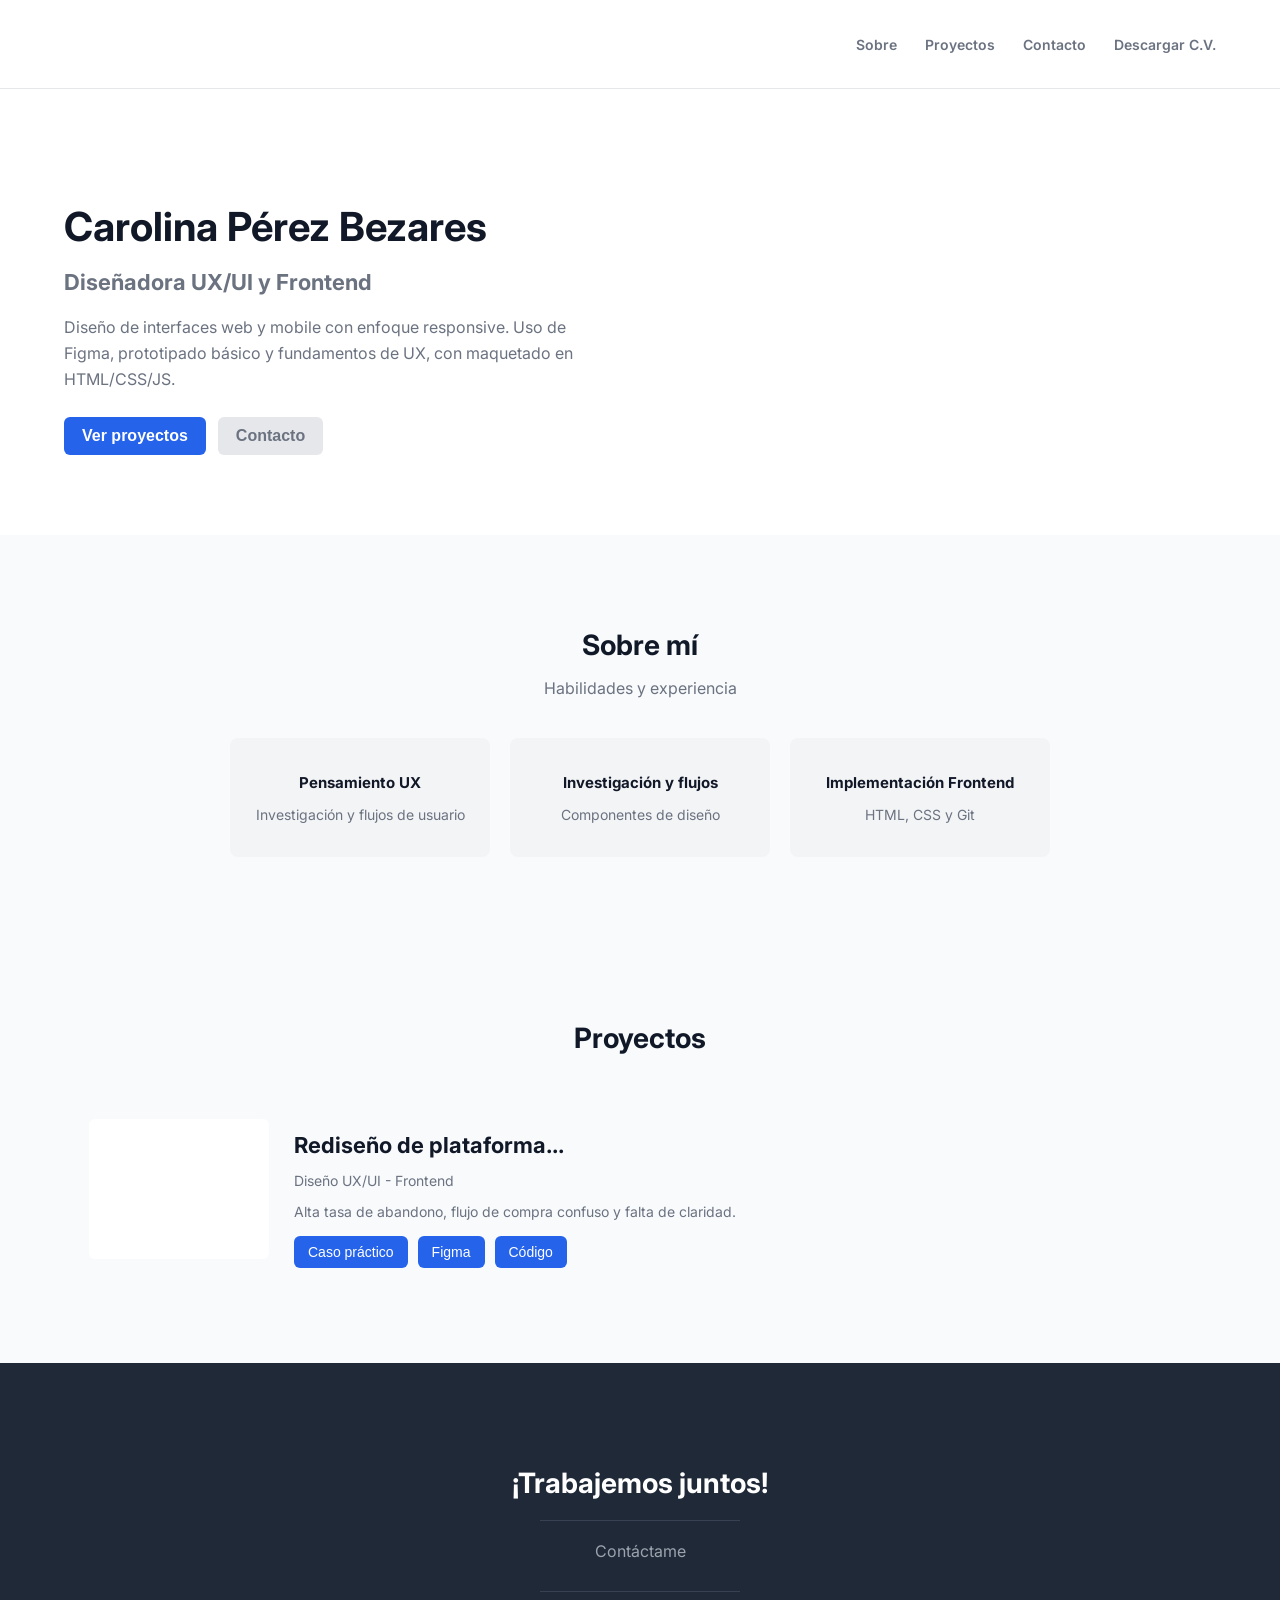
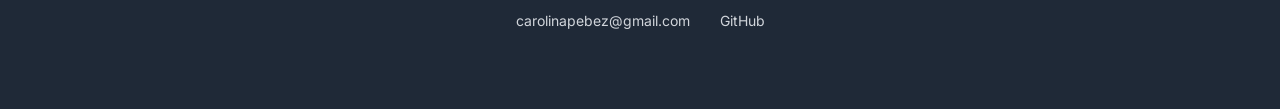
==== index.html @ 4fd96013 "cambios de estilo" ====
<!doctype html>
<html lang="es">

    <head>
    <meta charset="UTF-8" />
    <meta name="viewport" content="width=device-width, initial-scale=1.0" />

    <title>Carolina Pérez | Portafolio</title>

    <!-- CSS en HTML-->
    <link rel="stylesheet" href="styles.css" />

    <!-- Google Font en CSS -->
    <link
      href="https://fonts.googleapis.com/css2?family=Inter:weight@200px;400px;600px;700px&display=swap"
      rel="stylesheet"
    />
  </head>


  <!-- HOMEPAGE -->
  <body>
    <!-- NAVBAR -->
    <header class="navbar">
      <!------containers que se complementan------->
      <nav class="container nav-container">
        <!----------------------------------------->
        <div class="logo"></div>

        <ul class="nav-links">
          <li><a href="#">Sobre</a></li>
          <li><a href="#">Proyectos</a></li>
          <li><a href="#">Contacto</a></li>
          <!--BOTON/ELEMENTO-->
          <li><a class="btn-cv" href="#">Descargar C.V.</a></li>
        </ul>
      </nav>
    </header>

    <!-- HERO -->
    <section class="hero">
      <div class="container hero-content">
        <div class="hero-text">
          <h1>Carolina Pérez Bezares</h1>
          <h2>Diseñadora UX/UI y Frontend</h2>

          <p>
            Diseño de interfaces web y mobile con enfoque responsive. Uso de
            Figma, prototipado básico y fundamentos de UX, con maquetado en
            HTML/CSS/JS.
          </p>

          <div class="hero-buttons">
            <button class="btn-primary">Ver proyectos</button>
            <button class="btn-secondary">Contacto</button>
          </div>
        </div>
      </div>
    </section>

    <!-- SOBRE MI -->
    <section class="about">
      <div class="container">
        <h2 class="section-title">Sobre mí</h2>
        <p class="section-subtitle">Habilidades y experiencia</p>

        <div class="about-cards">
          <div class="card">
            <h3>Pensamiento UX</h3>
            <p>Investigación y flujos de usuario</p>
          </div>

          <div class="card">
            <h3>Investigación y flujos</h3>
            <p>Componentes de diseño</p>
          </div>

          <div class="card">
            <h3>Implementación Frontend</h3>
            <p>HTML, CSS y Git</p>
          </div>
        </div>
      </div>
    </section>

    <!-- PROYECTOS -->
    <section class="projects">
      <div class="container">
        <h2 class="section-title">Proyectos</h2>

        <div class="project-card">
          <div class="project-image"></div>

          <div class="project-info">
            <h3>Rediseño de plataforma...</h3>
            <p class="project-role">Diseño UX/UI - Frontend</p>
            <p class="project-description">
              Alta tasa de abandono, flujo de compra confuso y falta de
              claridad.
            </p>

            <div class="project-buttons">
              <button>Caso práctico</button>
              <button>Figma</button>
              <button>Código</button>
            </div>
          </div>
        </div>
      </div>
    </section>

    <section class="contact">
      <div class="container">
        <h2>¡Trabajemos juntos!</h2>

        <div class="contact-line"></div>

        <p class="contact-subtitle">Contáctame</p>

        <div class="contact-line"></div>

        <div class="contact-info">
          <span> carolinapebez@gmail.com</span>
          <span> GitHub</span>
        </div>
      </div>
    </section>

    <script src="script.js"></script>
  </body>
</html>
---- styles.css ----
/*BACKGROUND*/

body{
    margin:0;
    font-family:'Inter', sans-serif;
    background-color:#F8FAFC;
    color:#111827;
    /*SUAVIZADOR DE FUENTE*/
    -webkit-font-smoothing: antialiased;
}

.container{
    width:90%;
    max-width:1200px;
    margin:0 auto;
}

.section-title{
    text-align:center;
    font-size:28px;
    margin-bottom:10px;
}

.section-subtitle{
    text-align:center;
    color:#6B7280;
    margin-bottom:40px;
}
/*---------------------------------------------*/

/*NAVBAR*/

.navbar{
    background:white;
    border-bottom:1px solid #E5E7EB;
    padding:18px 0;
    position:sticky;
    top:0;
    z-index:1000;
}

/*-----Se reutiliza parte de container en background-----*/
.nav-container{
    display:flex;
    justify-content:space-between;
    align-items:center;
}
/*-----------------------------------------*/

.logo{
    width:120px;
    height:30px;
}

.nav-links{
    display:flex;
    gap:28px;
    list-style:none;
    align-items:center;
}

.nav-links a{
    text-decoration:none;
    font-weight: 600;
    font-size: 16px;
    color:#6B7280;
    font-size:14px;
}

.nav-links a:hover{
  color:#2563eb;
}

/*.btn-cv{
    background:#e5e7eb;
    padding:8px 14px;
    border-radius:6px;
}*/
/*----------------------------------------*/

/*HERO*/

.hero{
    padding:80px 0;
    background:white;
}

/*--------------*/
.hero-content{
    display:flex;
    align-items:center;
    justify-content:space-between;
    padding: 80 120px;
    gap:40px;
}
/*--------------*/

.hero-text{
    max-width:520px;
}

.hero-text h1{
    font-size:40px;
    margin-bottom:10px;
}

.hero-text h2{
    font-size:22px;
    color:#6b7280;
    margin-bottom:20px;
}

.hero-text p{
    color:#6b7280;
    line-height:1.6;
    margin-bottom:25px;
}
/*-------------------------------------------------*/

/* BOTONES */

.hero-buttons{
    display:flex;
    gap:12px;
}

.btn-primary{
    background:#2563EB;
    color:white;
    text-align: center;
    font-weight: 600;
    font-size: 16px;
    border:none;
    padding:10px 18px;
    border-radius:6px;
    cursor:pointer;
}

.btn-secondary{
    background:#E5E7EB;
    color:#6B7280;
    text-align: center;
    font-weight: 600;
    font-size: 16px;
    border:none;
    padding:10px 18px;
    border-radius:6px;
    cursor:pointer;
}

.btn-primary:hover{
    background:#1d4ed8;
    transform:translateY(-2px);
}

.btn-secondary:hover{
    background:#d1d5db;
    transform:translateY(-2px);
}
/*-----------------------------------------------*/


/*SOBRE MI*/

.about{
  padding:70px 0;
  background:#F8FAFC;
}

.about-cards{
  display:flex;
  justify-content:center;
  gap:20px;
  margin-top:30px;
}

.card{
  background:#f3f4f6;
  padding:20px;
  border-radius:8px;
  width:220px;
  text-align:center;
}

.card h3{
  font-size:15px;
  margin-bottom:8px;
}

.card p{
  font-size:14px;
  color:#6b7280;
}
/*----------------------------------------------------*/

/*PROYECTOS*/

.projects{
    padding:70px 0;
}

.project-card{
    background:#F8FAFC;
    padding:25px;
    border-radius:10px;
    display:flex;
    gap:25px;
    align-items:center;
    margin-top:30px;
}

.project-image{
    width:180px;
    height:140px;
    background:white;
    border-radius:6px;
}

.project-info{
    flex:1;
}

.project-info h3{
    font-size:22px;
    margin-bottom:6px;
}

.project-role{
    color:#6b7280;
    font-size:14px;
    margin-bottom:12px;
}

.project-description{
    color:#6b7280;
    font-size:14px;
    margin-bottom:16px;
}

.project-buttons{
    display:flex;
    gap:10px;
}

.project-buttons button{
    background:#2563eb;
    color:white;
    border:none;
    padding:8px 14px;
    border-radius:6px;
    cursor:pointer;
    font-size:14px;
}
/*----------------------------------------------------*/


/*FOOTER CONTACTO*/

.contact{
    background:#1f2937;
    color:white;
    padding:80px 0;
    text-align:center;
}

.contact h2{
    font-size:28px;
    margin-bottom:10px;
}

.contact-subtitle{
    color:#9ca3af;
    margin-bottom:30px;
}

.contact-line{
    width:200px;
    height:1px;
    background:#374151;
    margin:20px auto;
}

.contact-info{
    display:flex;
    justify-content:center;
    gap:30px;
    margin-top:20px;
    font-size:14px;
    color:#d1d5db;
}
/*----------------------------------------------------*/


/*RESPONSIVE*/

@media (max-width: 768px){

    .hero-content{
    flex-direction:column;
    text-align:center;
    padding: 48 24px;
    gap: 24px;
    }
  
    .hero-text{
    max-width:100%;
    }

    .hero-image img{
    width:280px;
    margin-top:30px;
    }

    .about-cards{
    flex-direction:column;
    align-items:center;
    }

    .project-card{
    flex-direction:column;
    text-align:center;
    }

    .project-image{
    width:100%;
    max-width:280px;
    height:160px;
    }

    .contact-info{
    flex-direction:column;
    gap:10px;
    }

}
/*----------------------------------------------------*/


/*TRANSICIONES GENERALES*/

button, a, .card, .project-card{
    transition: all 0.3s ease;
}
/*----------------------------------------------------*/


/*TARJETAS SOBRE MI*/

.card:hover{
    transform:translateY(-6px);
    box-shadow:0 10px 25px rgba(0,0,0,0.08);
}
/*----------------------------------------------------*/


/*PROYECTOS*/

.project-card:hover{
    transform:translateY(-4px);
    box-shadow:0 12px 30px rgba(0,0,0,0.10);
}
/*----------------------------------------------------*/

/*SCROLLED NAVBAR*/
.navbar.scrolled{
  box-shadow:0 4px 20px rgba(0,0,0,0.08);
}
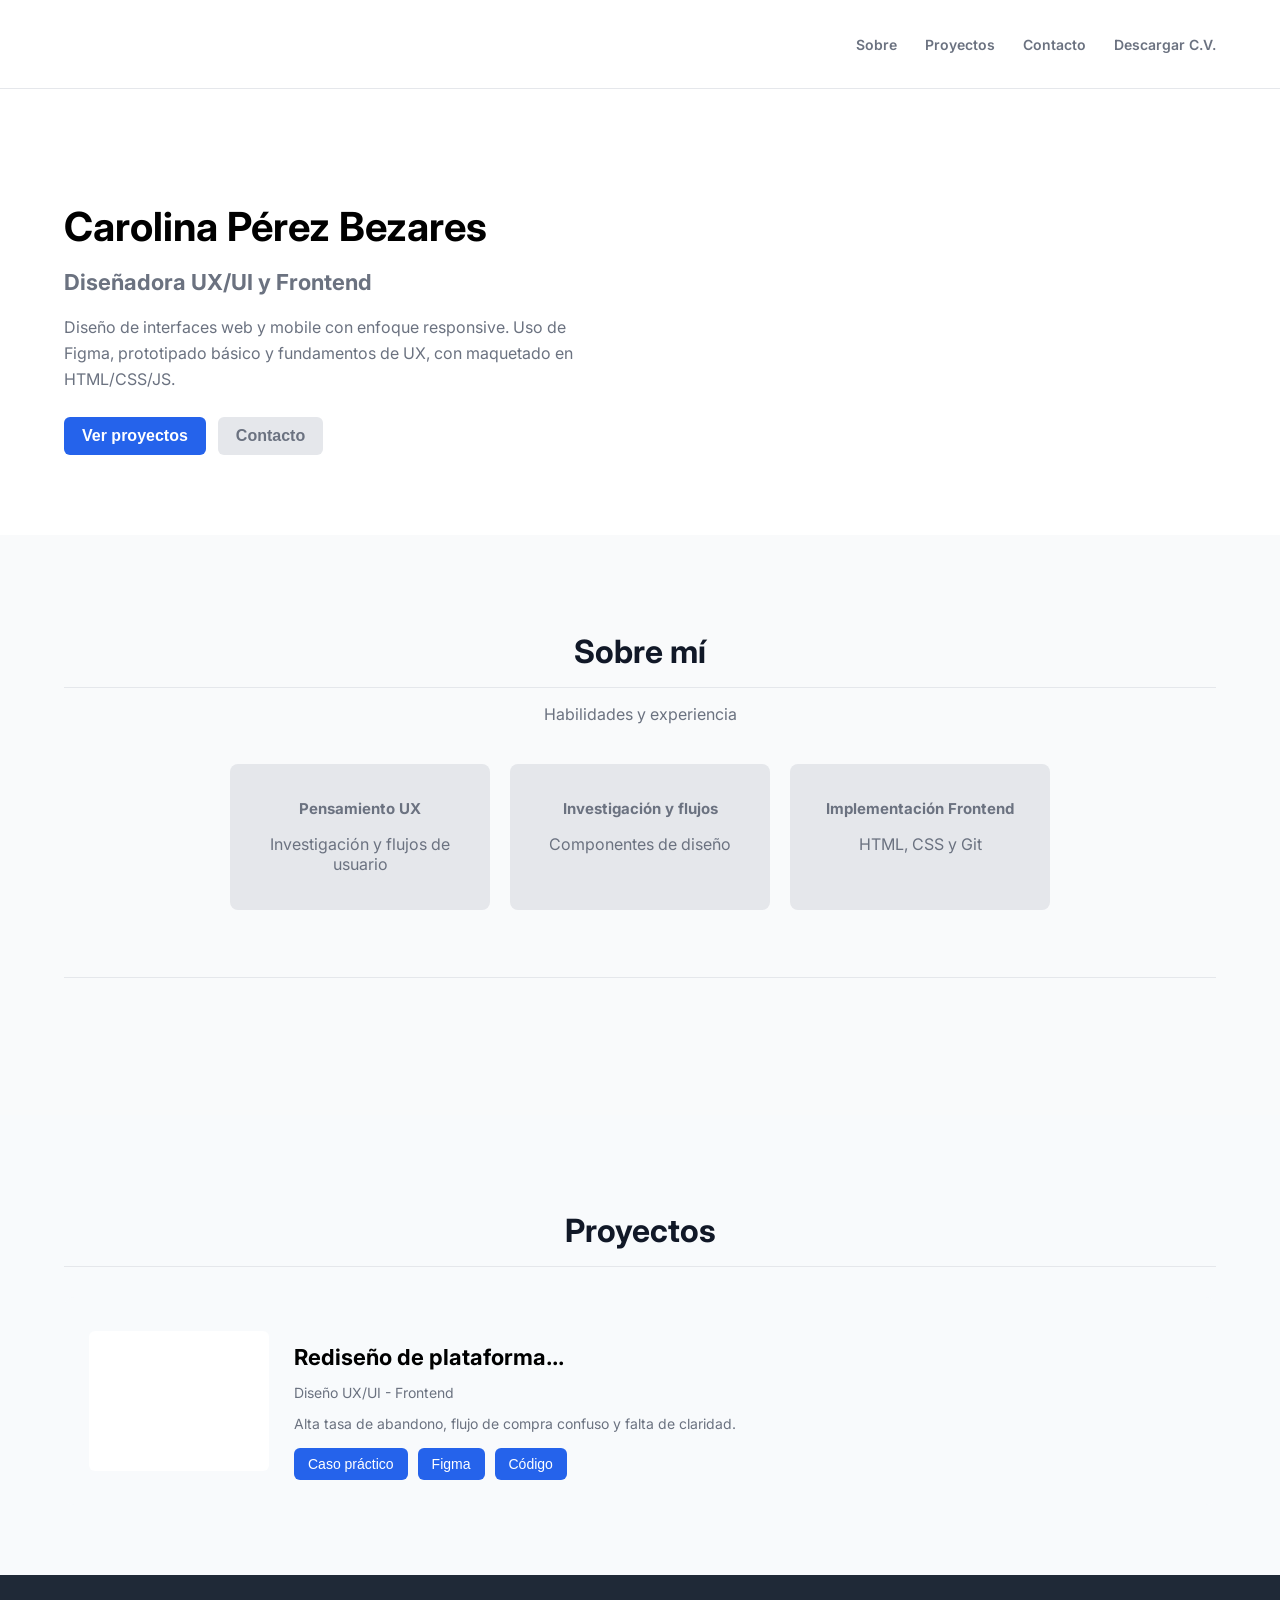
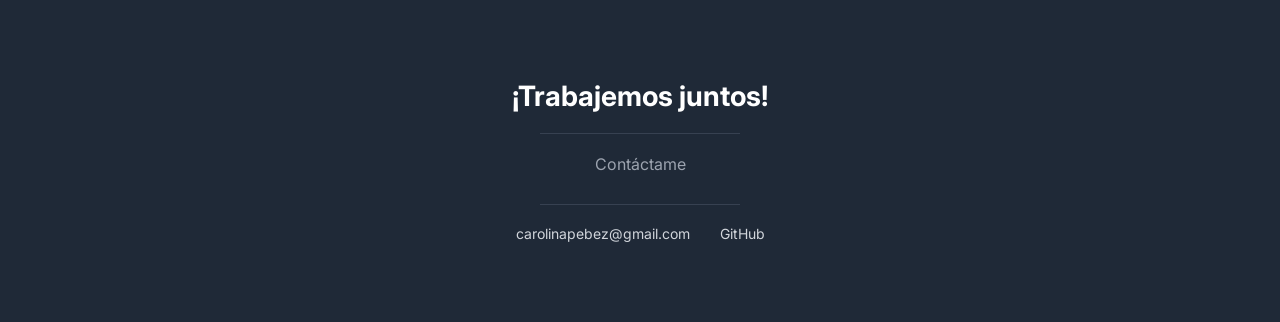
==== commit 1848cf08: "cambios de colores" ====
--- a/index.html
+++ b/index.html
@@ -1,7 +1,6 @@
 <!doctype html>
 <html lang="es">
-
-    <head>
+  <head>
     <meta charset="UTF-8" />
     <meta name="viewport" content="width=device-width, initial-scale=1.0" />
 
@@ -16,7 +15,6 @@
       rel="stylesheet"
     />
   </head>
-
 
   <!-- HOMEPAGE -->
   <body>
@@ -65,21 +63,22 @@
         <p class="section-subtitle">Habilidades y experiencia</p>
 
         <div class="about-cards">
-          <div class="card">
+          <div class="card card-text">
             <h3>Pensamiento UX</h3>
             <p>Investigación y flujos de usuario</p>
           </div>
 
-          <div class="card">
+          <div class="card card-text">
             <h3>Investigación y flujos</h3>
             <p>Componentes de diseño</p>
           </div>
 
-          <div class="card">
+          <div class="card card-text">
             <h3>Implementación Frontend</h3>
             <p>HTML, CSS y Git</p>
           </div>
         </div>
+        <div class="section-divider"></div>
       </div>
     </section>
 
--- a/styles.css
+++ b/styles.css
@@ -1,75 +1,86 @@
-
 /*BACKGROUND*/
 
-body{
-    margin:0;
-    font-family:'Inter', sans-serif;
-    background-color:#F8FAFC;
-    color:#111827;
+body {
+    margin: 0;
+    font-family: 'Inter', sans-serif;
+    background-color: #F8FAFC;
     /*SUAVIZADOR DE FUENTE*/
     -webkit-font-smoothing: antialiased;
 }
 
-.container{
-    width:90%;
-    max-width:1200px;
-    margin:0 auto;
-}
-
-.section-title{
-    text-align:center;
-    font-size:28px;
-    margin-bottom:10px;
-}
-
-.section-subtitle{
-    text-align:center;
-    color:#6B7280;
-    margin-bottom:40px;
-}
+.container {
+    width: 90%;
+    max-width: 1200px;
+    margin: 0 auto;
+}
+
+.section-title {
+    text-align: center;
+    color: #111827;
+    font-size: 32px;
+    /*Línea divisora*/
+    padding-bottom: 16px;
+    margin-bottom: 16px;
+    border-bottom: 1px solid #E5E7EB ;
+}
+
+.section-subtitle {
+    text-align: center;
+    color: #6B7280;
+    text-align: center;
+    margin-bottom: 40px;
+}
+
 /*---------------------------------------------*/
 
 /*NAVBAR*/
 
-.navbar{
-    background:white;
-    border-bottom:1px solid #E5E7EB;
-    padding:18px 0;
-    position:sticky;
-    top:0;
-    z-index:1000;
+.navbar {
+    background: white;
+    /*línea divisora*/
+    border-bottom: 1px solid #E5E7EB;
+    padding: 18px 0;
+    position: sticky;
+    top: 0;
+    z-index: 1000;
 }
 
 /*-----Se reutiliza parte de container en background-----*/
-.nav-container{
-    display:flex;
-    justify-content:space-between;
-    align-items:center;
-}
+.nav-container {
+    display: flex;
+    justify-content: space-between;
+    align-items: center;
+}
+
 /*-----------------------------------------*/
 
-.logo{
-    width:120px;
-    height:30px;
-}
-
-.nav-links{
-    display:flex;
-    gap:28px;
-    list-style:none;
-    align-items:center;
-}
-
-.nav-links a{
-    text-decoration:none;
+.logo {
+    width: 120px;
+    height: 30px;
+}
+
+.nav-links {
+    display: flex;
+    gap: 28px;
+    list-style: none;
+    align-items: center;
+}
+
+.nav-links a {
+    text-decoration: none;
     font-weight: 600;
     font-size: 16px;
-    color:#6B7280;
-    font-size:14px;
-}
-
-.nav-links a:hover{
-  color:#2563eb;
+    color: #6B7280;
+    font-size: 14px;
+}
+
+.nav-links a:hover {
+    color: #2563eb;
+}
+
+/*SCROLLED NAVBAR*/
+.navbar.scrolled {
+    box-shadow: 0 1px 6px rgba(0, 0, 0, 0.05);
 }
 
 /*.btn-cv{
@@ -81,288 +92,304 @@
 
 /*HERO*/
 
-.hero{
-    padding:80px 0;
-    background:white;
+.hero {
+    padding: 80px 0;
+    background: white;
 }
 
 /*--------------*/
-.hero-content{
-    display:flex;
-    align-items:center;
-    justify-content:space-between;
+.hero-content {
+    display: flex;
+    align-items: center;
+    justify-content: space-between;
     padding: 80 120px;
-    gap:40px;
-}
+    gap: 40px;
+}
+
 /*--------------*/
 
-.hero-text{
-    max-width:520px;
-}
-
-.hero-text h1{
-    font-size:40px;
-    margin-bottom:10px;
-}
-
-.hero-text h2{
-    font-size:22px;
-    color:#6b7280;
-    margin-bottom:20px;
-}
-
-.hero-text p{
-    color:#6b7280;
-    line-height:1.6;
-    margin-bottom:25px;
-}
+.hero-text {
+    max-width: 520px;
+}
+
+.hero-text h1 {
+    font-size: 40px;
+    margin-bottom: 10px;
+}
+
+.hero-text h2 {
+    font-size: 22px;
+    color: #6b7280;
+    margin-bottom: 20px;
+}
+
+.hero-text p {
+    color: #6b7280;
+    line-height: 1.6;
+    margin-bottom: 25px;
+}
+
 /*-------------------------------------------------*/
 
 /* BOTONES */
 
-.hero-buttons{
-    display:flex;
-    gap:12px;
-}
-
-.btn-primary{
-    background:#2563EB;
-    color:white;
+.hero-buttons {
+    display: flex;
+    gap: 12px;
+}
+
+.btn-primary {
+    background: #2563EB;
+    color: white;
     text-align: center;
     font-weight: 600;
     font-size: 16px;
-    border:none;
-    padding:10px 18px;
-    border-radius:6px;
-    cursor:pointer;
-}
-
-.btn-secondary{
-    background:#E5E7EB;
-    color:#6B7280;
+    border: none;
+    padding: 10px 18px;
+    border-radius: 6px;
+    cursor: pointer;
+}
+
+.btn-secondary {
+    background: #E5E7EB;
+    color: #6B7280;
     text-align: center;
     font-weight: 600;
     font-size: 16px;
-    border:none;
-    padding:10px 18px;
-    border-radius:6px;
-    cursor:pointer;
-}
-
-.btn-primary:hover{
-    background:#1d4ed8;
-    transform:translateY(-2px);
-}
-
-.btn-secondary:hover{
-    background:#d1d5db;
-    transform:translateY(-2px);
-}
+    border: none;
+    padding: 10px 18px;
+    border-radius: 6px;
+    cursor: pointer;
+}
+
+.btn-primary:hover {
+    background: #1d4ed8;
+    transform: translateY(-2px);
+}
+
+.btn-secondary:hover {
+    background: #d1d5db;
+    transform: translateY(-2px);
+}
+
 /*-----------------------------------------------*/
 
 
 /*SOBRE MI*/
 
-.about{
-  padding:70px 0;
-  background:#F8FAFC;
-}
-
-.about-cards{
-  display:flex;
-  justify-content:center;
-  gap:20px;
-  margin-top:30px;
-}
-
-.card{
-  background:#f3f4f6;
-  padding:20px;
-  border-radius:8px;
-  width:220px;
-  text-align:center;
-}
-
-.card h3{
-  font-size:15px;
-  margin-bottom:8px;
-}
-
-.card p{
-  font-size:14px;
-  color:#6b7280;
-}
+.about {
+    padding: 70px 0;
+    background: #F9FAFB;
+}
+
+.about-cards {
+    display: flex;
+    justify-content: center;
+    gap: 20px;
+    margin-top: 30px;
+}
+
+.card {
+    background: #E5E7EB;
+    padding: 20px;
+    border-radius: 8px;
+    width: 220px;
+}
+
+.card-text {
+    font: size 16px;
+    color: #6B7280;
+    font-weight: 400;
+    text-align: center;
+}
+
+.card h3 {
+    font-size: 15px;
+    margin-bottom: 8px;
+}
+
+.section-divider{
+    width:100%;
+    height:1px;
+    background:#E5E7EB;
+    margin:67px 0;
+}
+
 /*----------------------------------------------------*/
 
 /*PROYECTOS*/
 
-.projects{
-    padding:70px 0;
-}
-
-.project-card{
-    background:#F8FAFC;
-    padding:25px;
-    border-radius:10px;
-    display:flex;
-    gap:25px;
-    align-items:center;
-    margin-top:30px;
-}
-
-.project-image{
-    width:180px;
-    height:140px;
-    background:white;
-    border-radius:6px;
-}
-
-.project-info{
-    flex:1;
-}
-
-.project-info h3{
-    font-size:22px;
-    margin-bottom:6px;
-}
-
-.project-role{
-    color:#6b7280;
-    font-size:14px;
-    margin-bottom:12px;
-}
-
-.project-description{
-    color:#6b7280;
-    font-size:14px;
-    margin-bottom:16px;
-}
-
-.project-buttons{
-    display:flex;
-    gap:10px;
-}
-
-.project-buttons button{
-    background:#2563eb;
-    color:white;
-    border:none;
-    padding:8px 14px;
-    border-radius:6px;
-    cursor:pointer;
-    font-size:14px;
-}
+.projects {
+    padding: 70px 0;
+}
+
+.project-card {
+    background: #F8FAFC;
+    padding: 25px;
+    border-radius: 10px;
+    display: flex;
+    gap: 25px;
+    align-items: center;
+    margin-top: 30px;
+}
+
+.project-image {
+    width: 180px;
+    height: 140px;
+    background: white;
+    border-radius: 6px;
+}
+
+.project-info {
+    flex: 1;
+}
+
+.project-info h3 {
+    font-size: 22px;
+    margin-bottom: 6px;
+}
+
+.project-role {
+    color: #6b7280;
+    font-size: 14px;
+    margin-bottom: 12px;
+}
+
+.project-description {
+    color: #6b7280;
+    font-size: 14px;
+    margin-bottom: 16px;
+}
+
+.project-buttons {
+    display: flex;
+    gap: 10px;
+}
+
+.project-buttons button {
+    background: #2563eb;
+    color: white;
+    border: none;
+    padding: 8px 14px;
+    border-radius: 6px;
+    cursor: pointer;
+    font-size: 14px;
+}
+
 /*----------------------------------------------------*/
 
 
 /*FOOTER CONTACTO*/
 
-.contact{
-    background:#1f2937;
-    color:white;
-    padding:80px 0;
-    text-align:center;
-}
-
-.contact h2{
-    font-size:28px;
-    margin-bottom:10px;
-}
-
-.contact-subtitle{
-    color:#9ca3af;
-    margin-bottom:30px;
-}
-
-.contact-line{
-    width:200px;
-    height:1px;
-    background:#374151;
-    margin:20px auto;
-}
-
-.contact-info{
-    display:flex;
-    justify-content:center;
-    gap:30px;
-    margin-top:20px;
-    font-size:14px;
-    color:#d1d5db;
-}
+.contact {
+    background: #1f2937;
+    color: white;
+    padding: 80px 0;
+    text-align: center;
+}
+
+.contact h2 {
+    font-size: 28px;
+    margin-bottom: 10px;
+}
+
+.contact-subtitle {
+    color: #9ca3af;
+    margin-bottom: 30px;
+}
+
+.contact-line {
+    width: 200px;
+    height: 1px;
+    background: #374151;
+    margin: 20px auto;
+}
+
+.contact-info {
+    display: flex;
+    justify-content: center;
+    gap: 30px;
+    margin-top: 20px;
+    font-size: 14px;
+    color: #d1d5db;
+}
+
 /*----------------------------------------------------*/
 
 
 /*RESPONSIVE*/
 
-@media (max-width: 768px){
-
-    .hero-content{
-    flex-direction:column;
-    text-align:center;
-    padding: 48 24px;
-    gap: 24px;
-    }
-  
-    .hero-text{
-    max-width:100%;
-    }
-
-    .hero-image img{
-    width:280px;
-    margin-top:30px;
-    }
-
-    .about-cards{
-    flex-direction:column;
-    align-items:center;
-    }
-
-    .project-card{
-    flex-direction:column;
-    text-align:center;
-    }
-
-    .project-image{
-    width:100%;
-    max-width:280px;
-    height:160px;
-    }
-
-    .contact-info{
-    flex-direction:column;
-    gap:10px;
-    }
-
-}
+@media (max-width: 768px) {
+
+    .hero-content {
+        flex-direction: column;
+        text-align: center;
+        padding: 48 24px;
+        gap: 24px;
+    }
+
+    .hero-text {
+        max-width: 100%;
+    }
+
+    .hero-image img {
+        width: 280px;
+        margin-top: 30px;
+    }
+
+    .about-cards {
+        flex-direction: column;
+        align-items: center;
+    }
+
+    .project-card {
+        flex-direction: column;
+        text-align: center;
+    }
+
+    .project-image {
+        width: 100%;
+        max-width: 280px;
+        height: 160px;
+    }
+
+    .contact-info {
+        flex-direction: column;
+        gap: 10px;
+    }
+
+}
+
 /*----------------------------------------------------*/
 
 
 /*TRANSICIONES GENERALES*/
 
-button, a, .card, .project-card{
+button,
+a,
+.card,
+.project-card {
     transition: all 0.3s ease;
 }
+
 /*----------------------------------------------------*/
 
 
 /*TARJETAS SOBRE MI*/
 
-.card:hover{
-    transform:translateY(-6px);
-    box-shadow:0 10px 25px rgba(0,0,0,0.08);
-}
+.card:hover {
+    transform: translateY(-6px);
+    box-shadow: 0 10px 25px rgba(0, 0, 0, 0.08);
+}
+
 /*----------------------------------------------------*/
 
 
 /*PROYECTOS*/
 
-.project-card:hover{
-    transform:translateY(-4px);
-    box-shadow:0 12px 30px rgba(0,0,0,0.10);
-}
-/*----------------------------------------------------*/
-
-/*SCROLLED NAVBAR*/
-.navbar.scrolled{
-  box-shadow:0 4px 20px rgba(0,0,0,0.08);
-}+.project-card:hover {
+    transform: translateY(-4px);
+    box-shadow: 0 12px 30px rgba(0, 0, 0, 0.10);
+}
+
+/*----------------------------------------------------*/
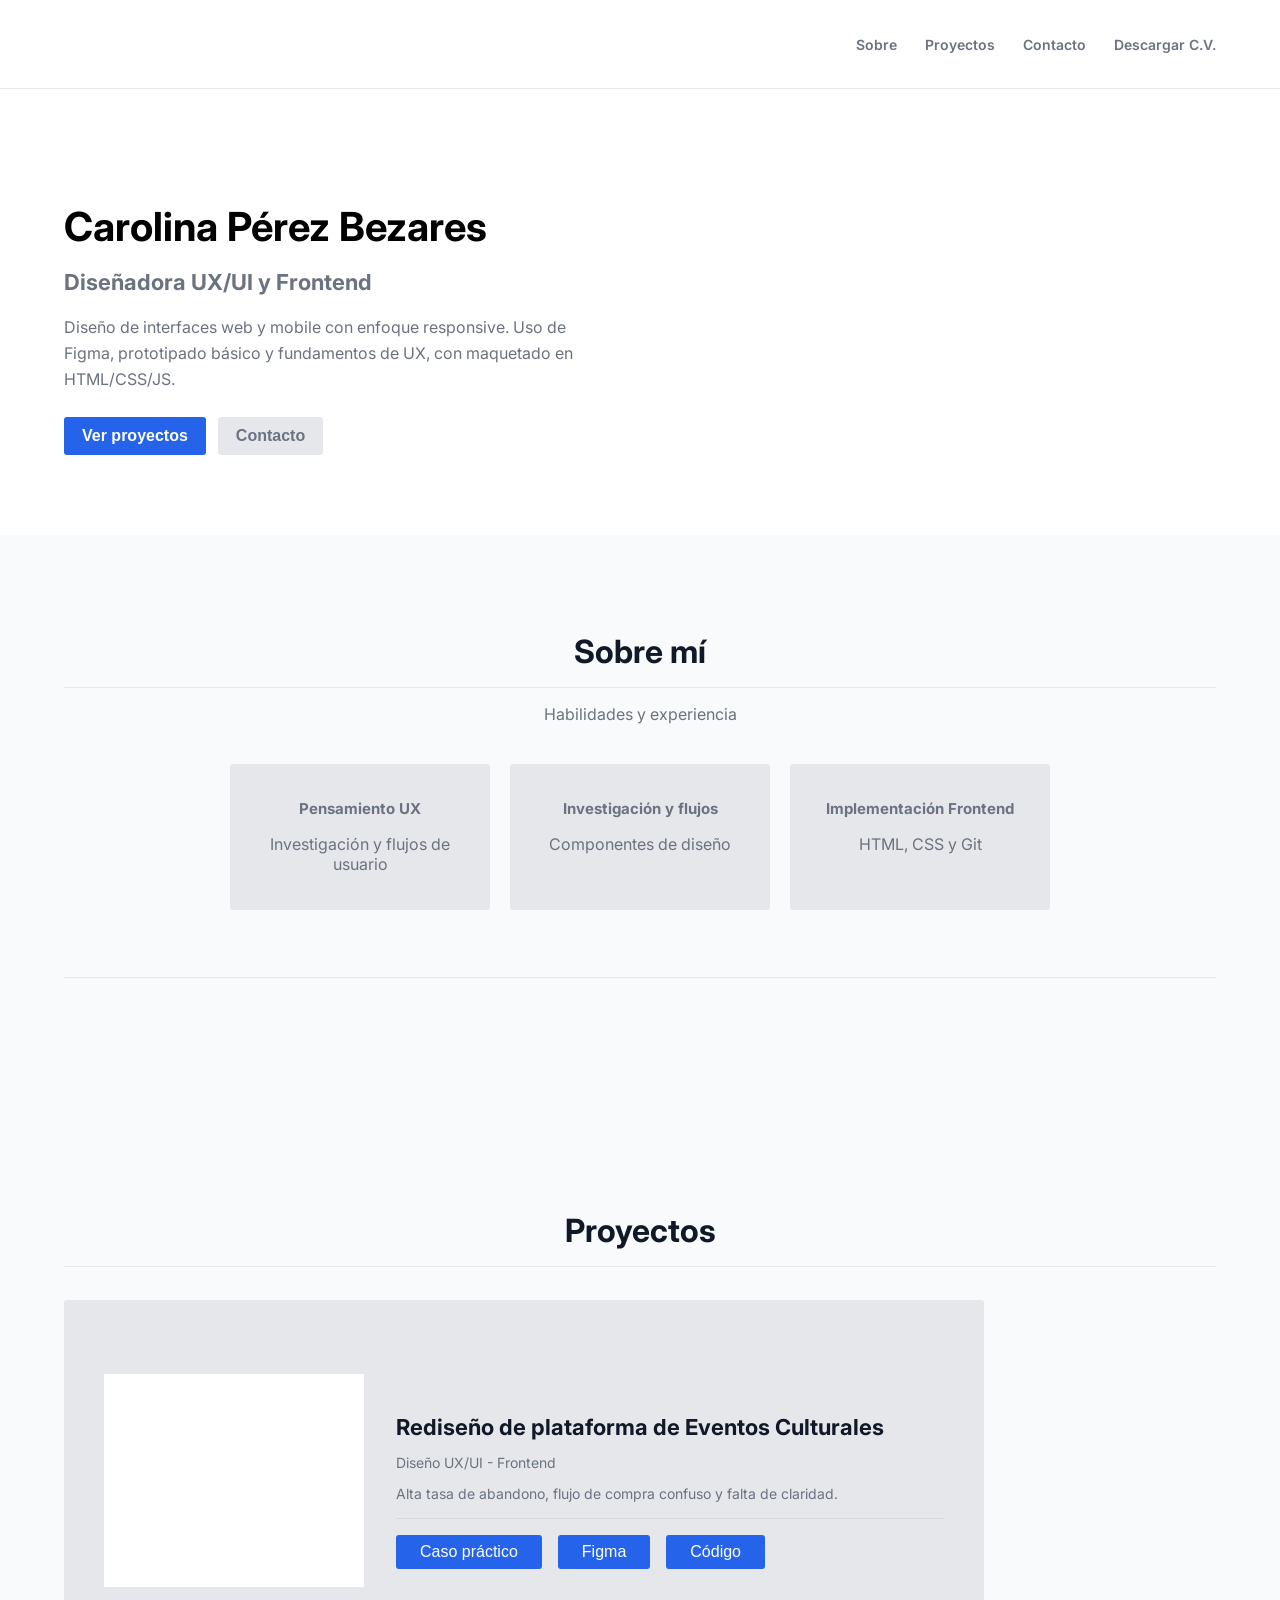
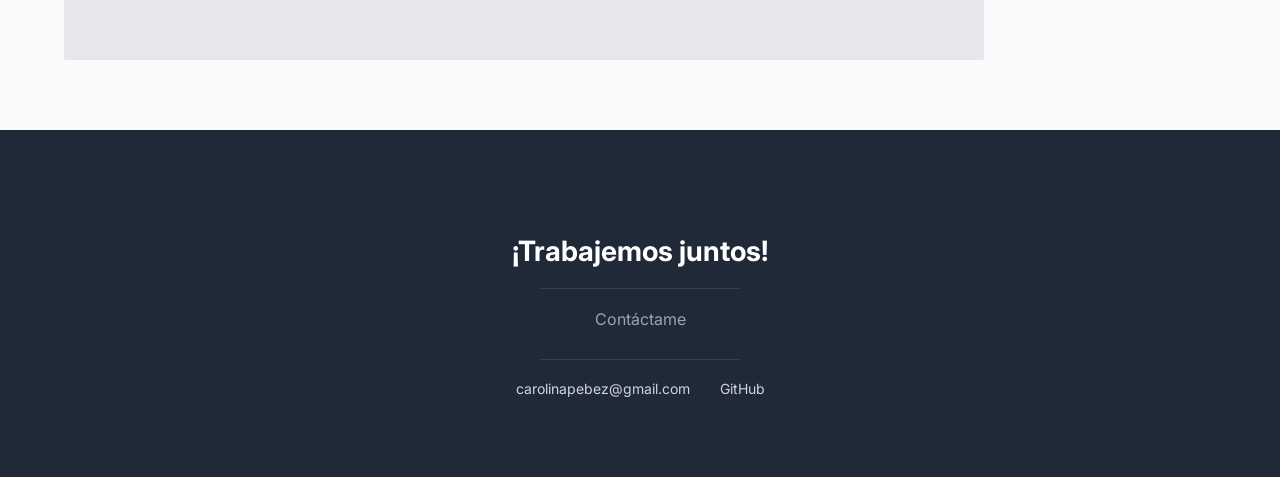
==== commit a8f20e49: "cambios de posiciones para responsivo" ====
--- a/index.html
+++ b/index.html
@@ -91,12 +91,13 @@
           <div class="project-image"></div>
 
           <div class="project-info">
-            <h3>Rediseño de plataforma...</h3>
+            <h3>Rediseño de plataforma de Eventos Culturales</h3>
             <p class="project-role">Diseño UX/UI - Frontend</p>
             <p class="project-description">
               Alta tasa de abandono, flujo de compra confuso y falta de
               claridad.
             </p>
+            <div class="card-divider"></div>
 
             <div class="project-buttons">
               <button>Caso práctico</button>
--- a/styles.css
+++ b/styles.css
@@ -21,7 +21,7 @@
     /*Línea divisora*/
     padding-bottom: 16px;
     margin-bottom: 16px;
-    border-bottom: 1px solid #E5E7EB ;
+    border-bottom: 1px solid #E5E7EB;
 }
 
 .section-subtitle {
@@ -146,7 +146,7 @@
     font-size: 16px;
     border: none;
     padding: 10px 18px;
-    border-radius: 6px;
+    border-radius: 3px;
     cursor: pointer;
 }
 
@@ -158,7 +158,7 @@
     font-size: 16px;
     border: none;
     padding: 10px 18px;
-    border-radius: 6px;
+    border-radius: 3px;
     cursor: pointer;
 }
 
@@ -192,7 +192,7 @@
 .card {
     background: #E5E7EB;
     padding: 20px;
-    border-radius: 8px;
+    border-radius: 3px;
     width: 220px;
 }
 
@@ -208,11 +208,11 @@
     margin-bottom: 8px;
 }
 
-.section-divider{
-    width:100%;
-    height:1px;
-    background:#E5E7EB;
-    margin:67px 0;
+.section-divider {
+    width: 100%;
+    height: 1px;
+    background: #E5E7EB;
+    margin: 67px 0;
 }
 
 /*----------------------------------------------------*/
@@ -224,24 +224,29 @@
 }
 
 .project-card {
-    background: #F8FAFC;
-    padding: 25px;
-    border-radius: 10px;
-    display: flex;
-    gap: 25px;
+    background: #E5E7EB;
+    max-width: 840px;
+    min-height: 280px;
+    padding: 40px;
+    border-radius: 3px;
+    display: flex;
+    gap: 32px;
     align-items: center;
-    margin-top: 30px;
+    margin-top: 33px;
 }
 
 .project-image {
-    width: 180px;
-    height: 140px;
+    width: 260px;
+    height: 213px;
     background: white;
-    border-radius: 6px;
+    border-radius: 1px;
 }
 
 .project-info {
     flex: 1;
+    color: #111827;
+    font-size: 32px;
+    font-weight: 600;
 }
 
 .project-info h3 {
@@ -250,33 +255,43 @@
 }
 
 .project-role {
-    color: #6b7280;
+    color: #6B7280;
     font-size: 14px;
+    font-weight: 400;
     margin-bottom: 12px;
 }
 
 .project-description {
-    color: #6b7280;
+    color: #6B7280;
     font-size: 14px;
+    font-weight: 400;
     margin-bottom: 16px;
 }
 
 .project-buttons {
     display: flex;
-    gap: 10px;
+    gap: 16px;
 }
 
 .project-buttons button {
     background: #2563eb;
     color: white;
+    font-weight: 400;
     border: none;
-    padding: 8px 14px;
-    border-radius: 6px;
+    padding: 8px 24px;
+    border-radius: 3px;
     cursor: pointer;
-    font-size: 14px;
-}
-
-/*----------------------------------------------------*/
+    font-size: 16px;
+}
+
+.card-divider {
+    width: 100%;
+    height: 1px;
+    background: #D9D9D9;
+    margin: 16px 0;
+}
+
+/*----------Falta lo responsivo------------------------------------------*/
 
 
 /*FOOTER CONTACTO*/
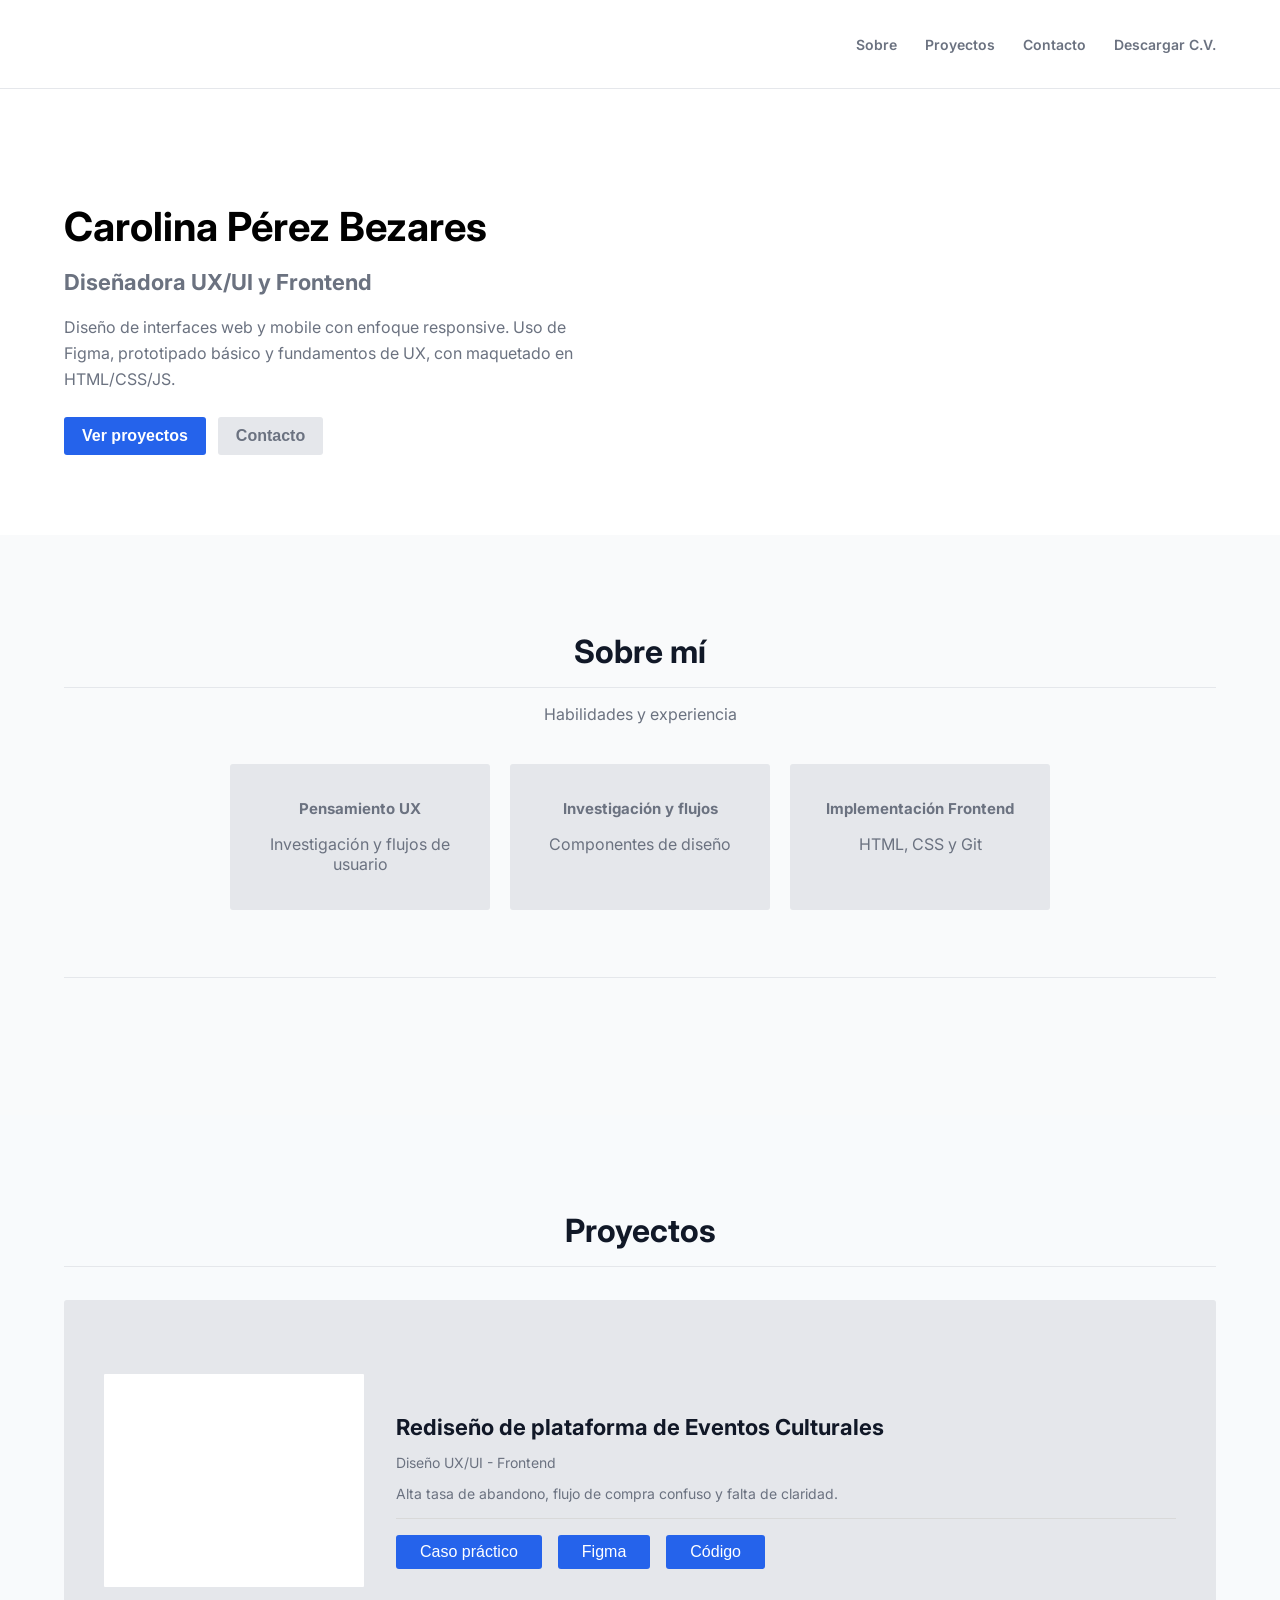
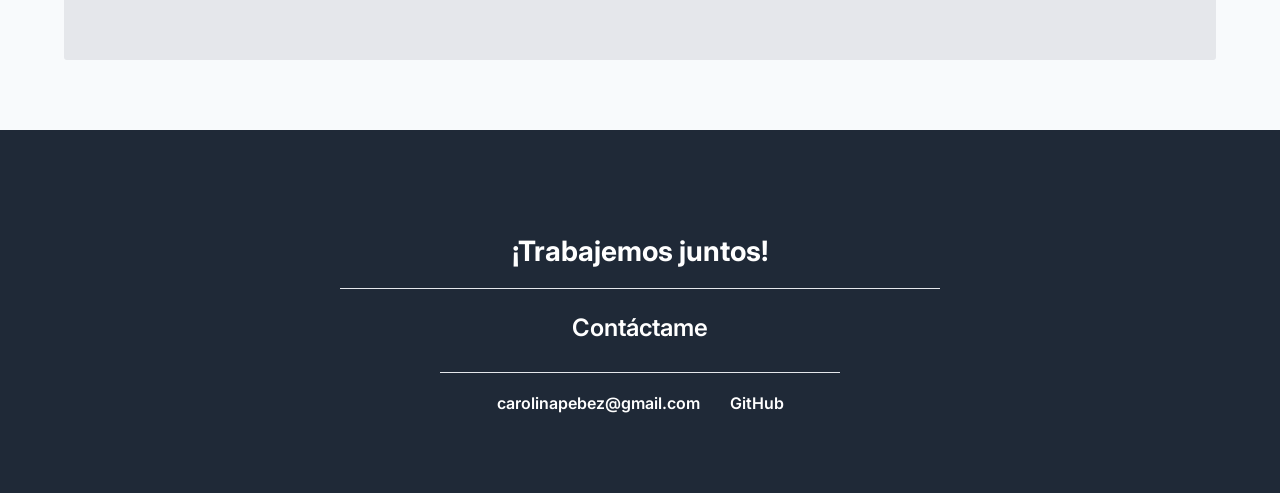
==== commit d5d1d11c: "footer" ====
--- a/index.html
+++ b/index.html
@@ -87,7 +87,7 @@
       <div class="container">
         <h2 class="section-title">Proyectos</h2>
 
-        <div class="project-card">
+        <div class="project-card" >
           <div class="project-image"></div>
 
           <div class="project-info">
@@ -100,24 +100,29 @@
             <div class="card-divider"></div>
 
             <div class="project-buttons">
-              <button>Caso práctico</button>
-              <button>Figma</button>
-              <button>Código</button>
+              <button class="btn-primary">Caso práctico</button>
+              <button class="btn-primary">Figma</button>
+              <button class="btn-primary">Código</button>
             </div>
           </div>
         </div>
       </div>
     </section>
 
+    
+    <!--FOOTER-->
+
     <section class="contact">
       <div class="container">
-        <h2>¡Trabajemos juntos!</h2>
+        <div class="contact-t1">
+            <h2>¡Trabajemos juntos!</h2>
+        </div>
 
         <div class="contact-line"></div>
 
         <p class="contact-subtitle">Contáctame</p>
 
-        <div class="contact-line"></div>
+        <div class="contact-line-2"></div>
 
         <div class="contact-info">
           <span> carolinapebez@gmail.com</span>
--- a/styles.css
+++ b/styles.css
@@ -225,7 +225,7 @@
 
 .project-card {
     background: #E5E7EB;
-    max-width: 840px;
+    max-width: 1080px;
     min-height: 280px;
     padding: 40px;
     border-radius: 3px;
@@ -298,9 +298,15 @@
 
 .contact {
     background: #1f2937;
-    color: white;
     padding: 80px 0;
     text-align: center;
+}
+
+.contact-t1{
+    color: #FFFFFF;
+    font-size: 32px;
+    font-weight: 600;
+    margin-bottom: 20px;
 }
 
 .contact h2 {
@@ -309,24 +315,35 @@
 }
 
 .contact-subtitle {
-    color: #9ca3af;
+    color: #FFFFFF;
+    font-size: 24px;
+    font-weight: 600;
     margin-bottom: 30px;
 }
 
 .contact-line {
-    width: 200px;
+    width: 600px;
     height: 1px;
-    background: #374151;
-    margin: 20px auto;
+    background: #E5E7EB;
+    margin: 16px auto;
+}
+
+.contact-line-2 {
+    width: 400px;
+    height: 1px;
+    background: #E5E7EB;
+    margin: 16px auto;
 }
 
 .contact-info {
     display: flex;
     justify-content: center;
     gap: 30px;
+    text-align: center;
     margin-top: 20px;
-    font-size: 14px;
-    color: #d1d5db;
+    font-weight: 600;
+    font-size: 16px;
+    color: #FFFFFF;
 }
 
 /*----------------------------------------------------*/
@@ -360,6 +377,7 @@
     .project-card {
         flex-direction: column;
         text-align: center;
+
     }
 
     .project-image {
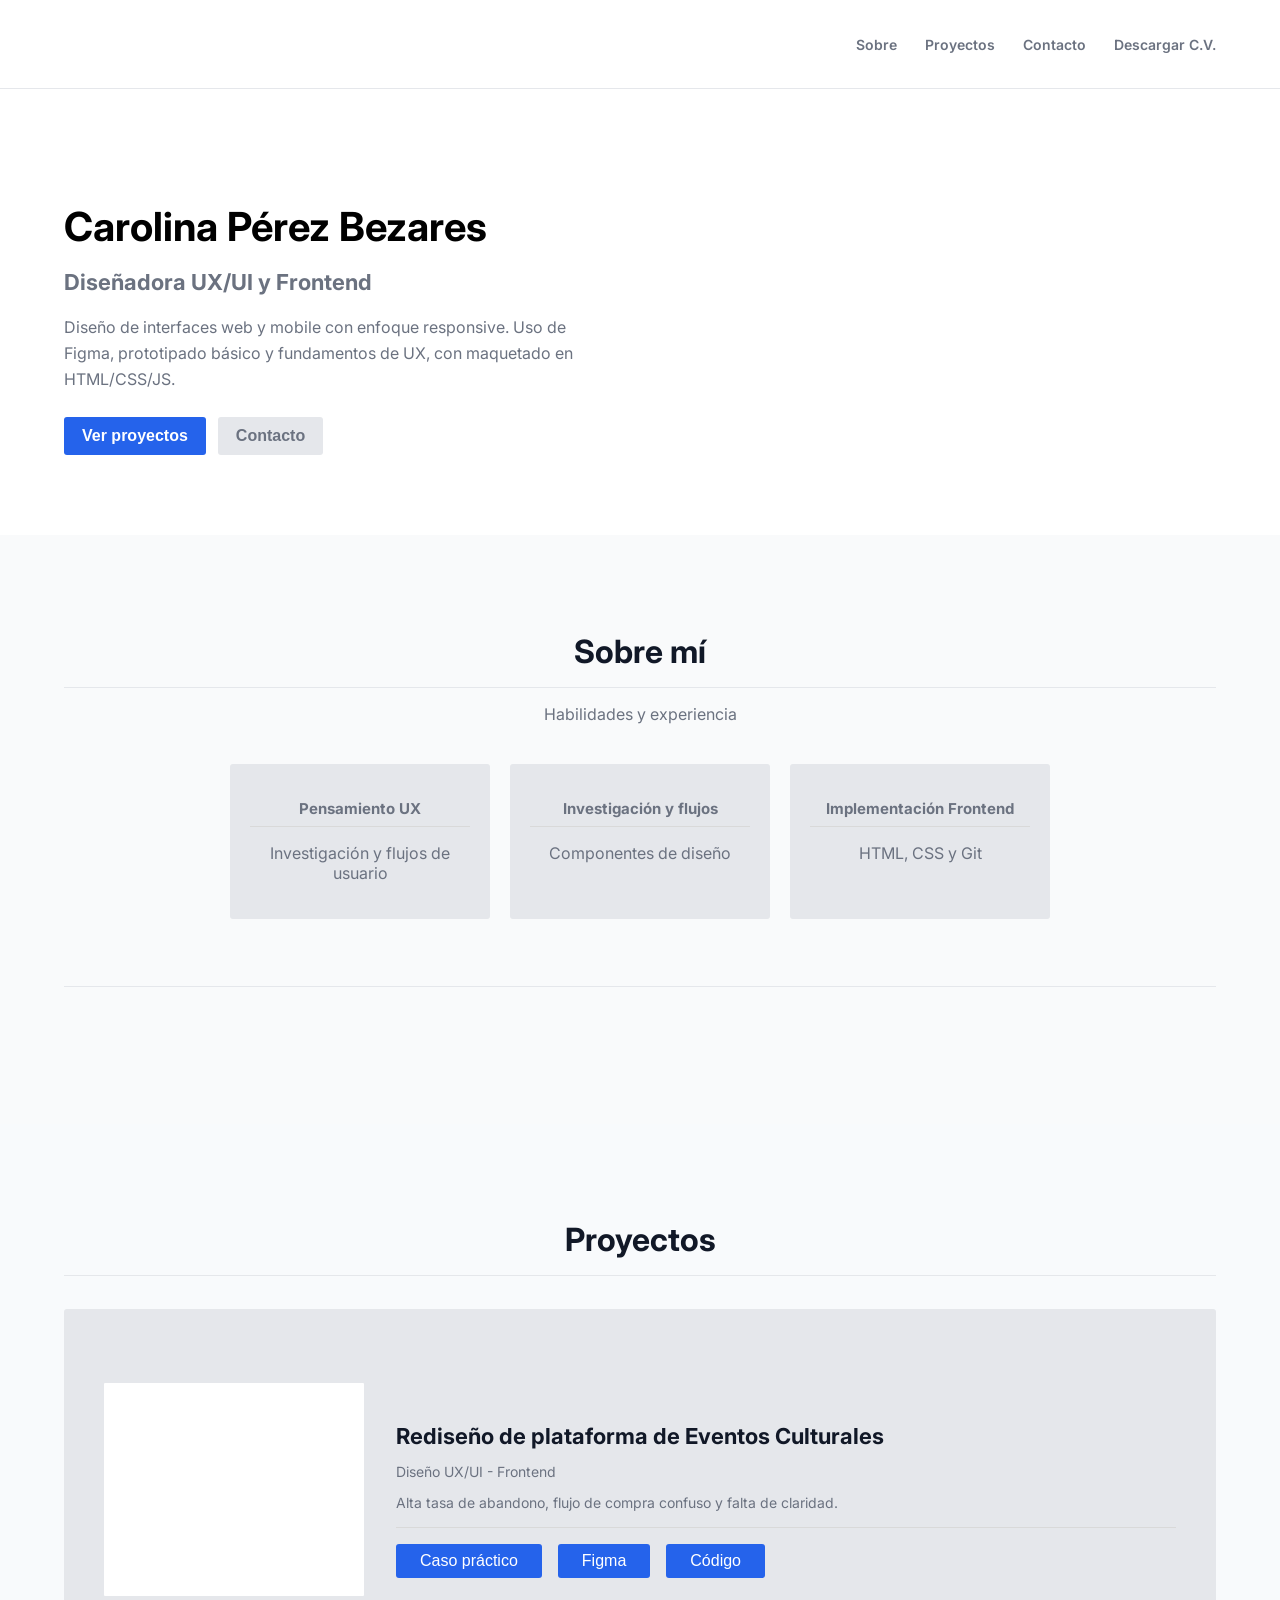
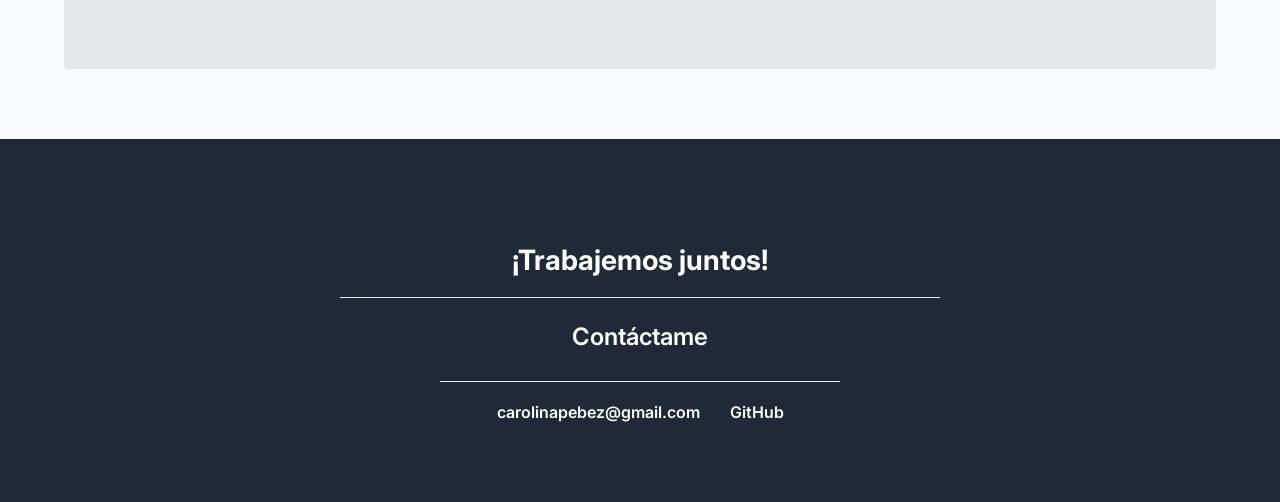
==== commit 26151833: "lineas divisoras" ====
--- a/index.html
+++ b/index.html
@@ -65,16 +65,19 @@
         <div class="about-cards">
           <div class="card card-text">
             <h3>Pensamiento UX</h3>
+            <div class="section-card-divider"></div>
             <p>Investigación y flujos de usuario</p>
           </div>
 
           <div class="card card-text">
             <h3>Investigación y flujos</h3>
+            <div class="section-card-divider"></div>
             <p>Componentes de diseño</p>
           </div>
 
           <div class="card card-text">
             <h3>Implementación Frontend</h3>
+            <div class="section-card-divider"></div>
             <p>HTML, CSS y Git</p>
           </div>
         </div>
@@ -109,7 +112,7 @@
       </div>
     </section>
 
-    
+
     <!--FOOTER-->
 
     <section class="contact">
--- a/styles.css
+++ b/styles.css
@@ -215,6 +215,12 @@
     margin: 67px 0;
 }
 
+.section-card-divider {
+    width: 100%;
+    height: 1px;
+    background: #D9D9D9;
+    margin: 8px 0;
+}
 /*----------------------------------------------------*/
 
 /*PROYECTOS*/
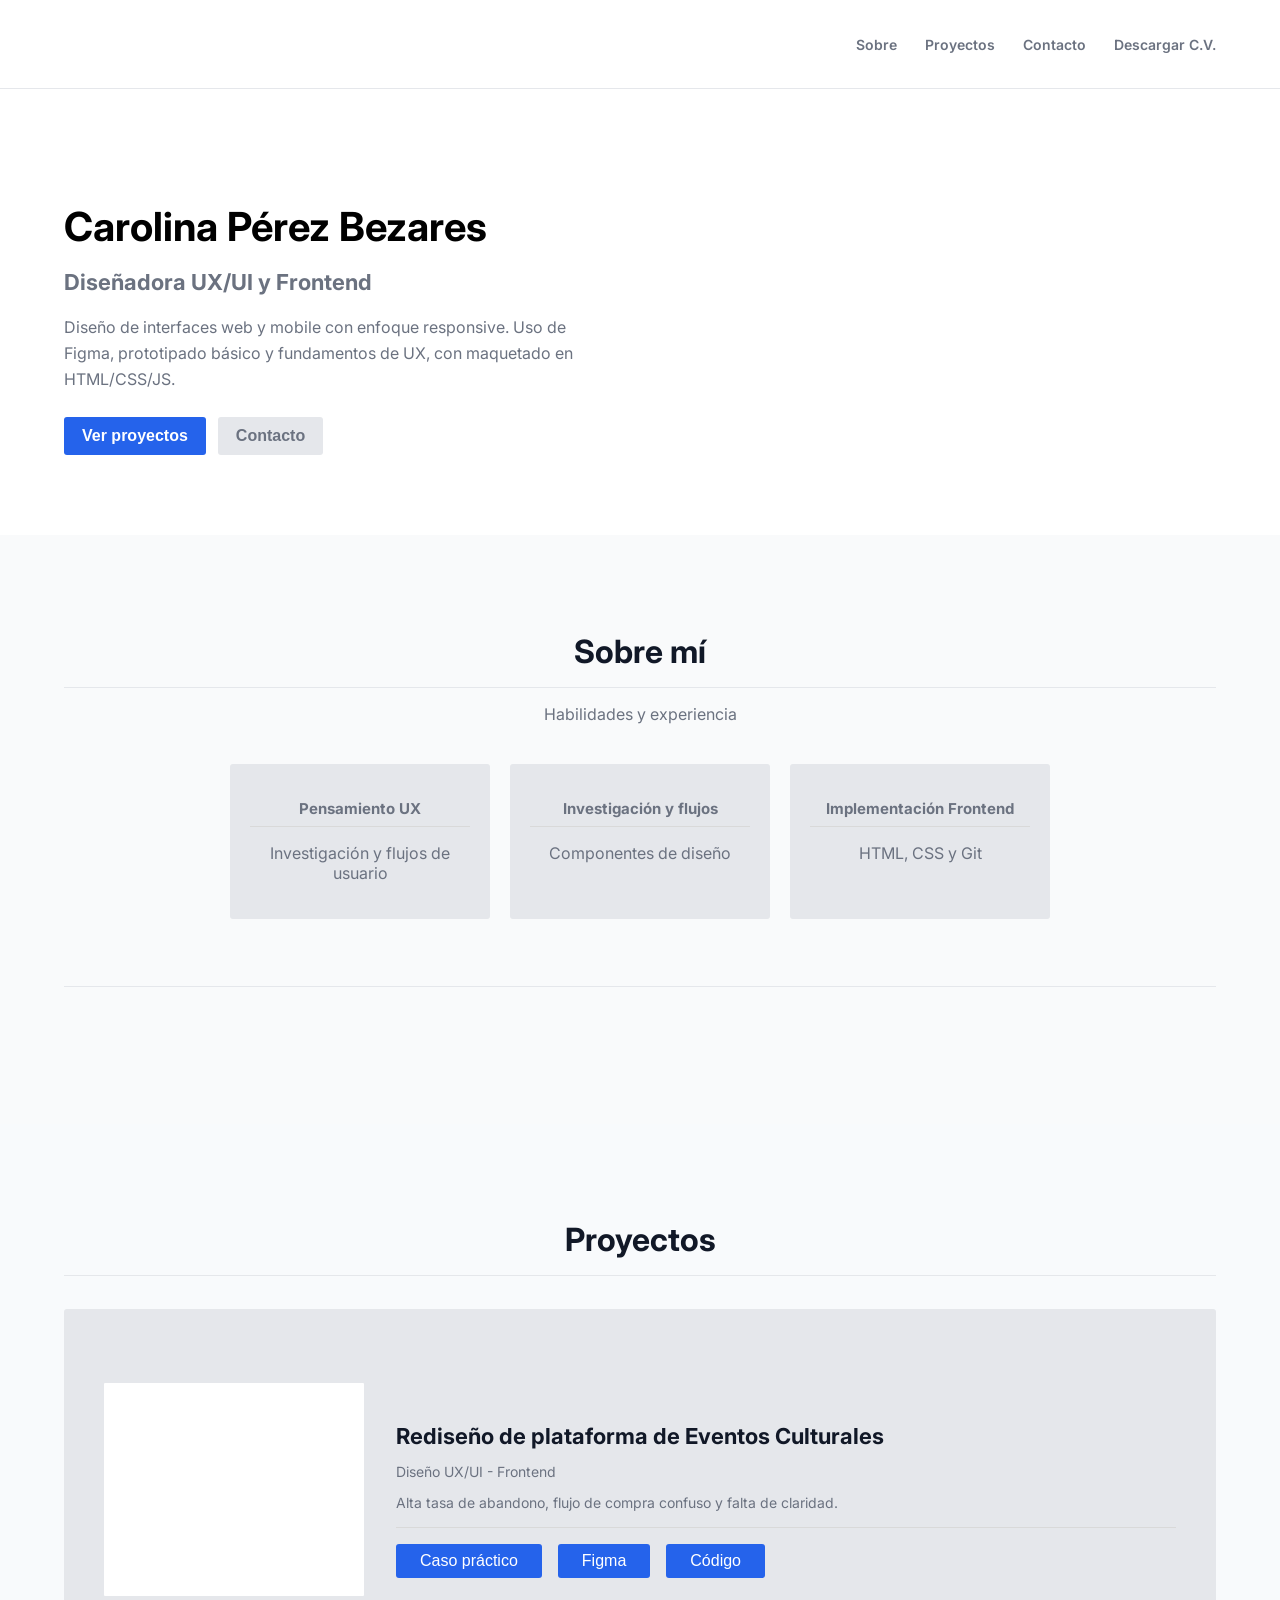
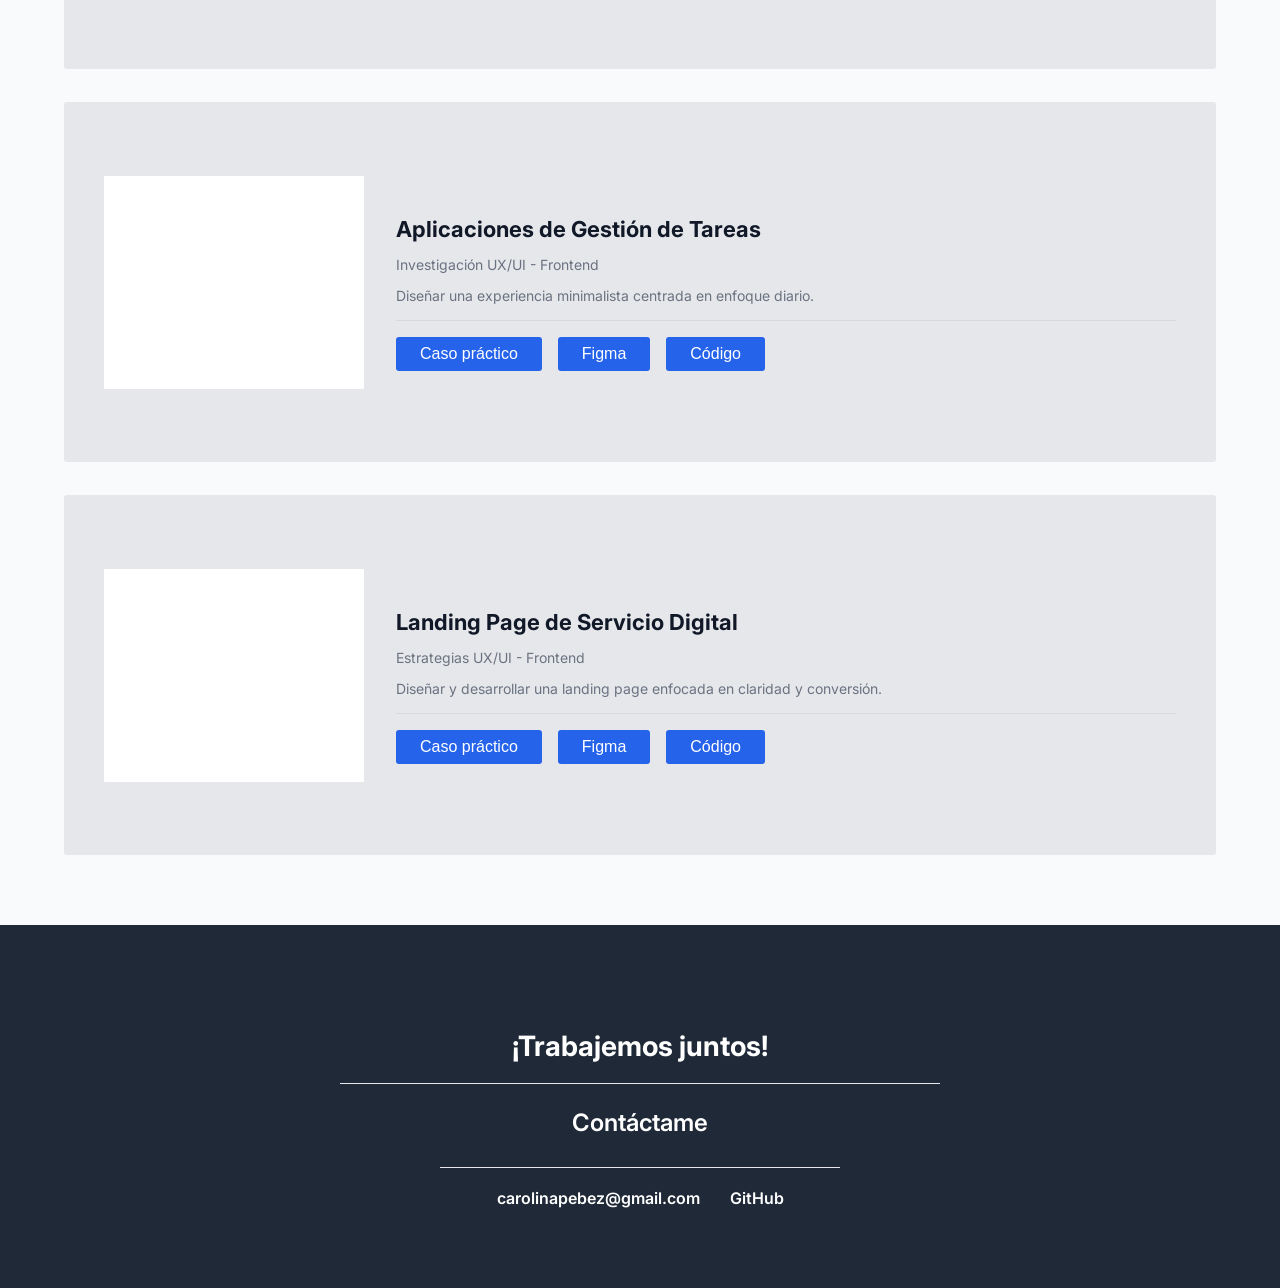
==== commit 53ea8f67: "tarjetas de proyectos" ====
--- a/index.html
+++ b/index.html
@@ -90,7 +90,7 @@
       <div class="container">
         <h2 class="section-title">Proyectos</h2>
 
-        <div class="project-card" >
+        <div class="project-card">
           <div class="project-image"></div>
 
           <div class="project-info">
@@ -109,16 +109,54 @@
             </div>
           </div>
         </div>
+        
+          <div class="project-card">
+            <div class="project-image"></div>
+
+            <div class="project-info">
+              <h3>Aplicaciones de Gestión de Tareas</h3>
+              <p class="project-role">Investigación UX/UI - Frontend</p>
+              <p class="project-description">
+                Diseñar una experiencia minimalista centrada en enfoque diario.
+              </p>
+              <div class="card-divider"></div>
+
+              <div class="project-buttons">
+                <button class="btn-primary">Caso práctico</button>
+                <button class="btn-primary">Figma</button>
+                <button class="btn-primary">Código</button>
+              </div>
+            </div>
+          </div>
+           <div class="project-card">
+            <div class="project-image"></div>
+
+            <div class="project-info">
+              <h3>Landing Page de Servicio Digital</h3>
+              <p class="project-role">Estrategias UX/UI - Frontend</p>
+              <p class="project-description">
+                Diseñar y desarrollar una landing page enfocada en claridad y
+                conversión.
+              </p>
+              <div class="card-divider"></div>
+
+              <div class="project-buttons">
+                <button class="btn-primary">Caso práctico</button>
+                <button class="btn-primary">Figma</button>
+                <button class="btn-primary">Código</button>
+              </div>
+            </div>
+          </div>
+        </div>
       </div>
     </section>
-
 
     <!--FOOTER-->
 
     <section class="contact">
       <div class="container">
         <div class="contact-t1">
-            <h2>¡Trabajemos juntos!</h2>
+          <h2>¡Trabajemos juntos!</h2>
         </div>
 
         <div class="contact-line"></div>
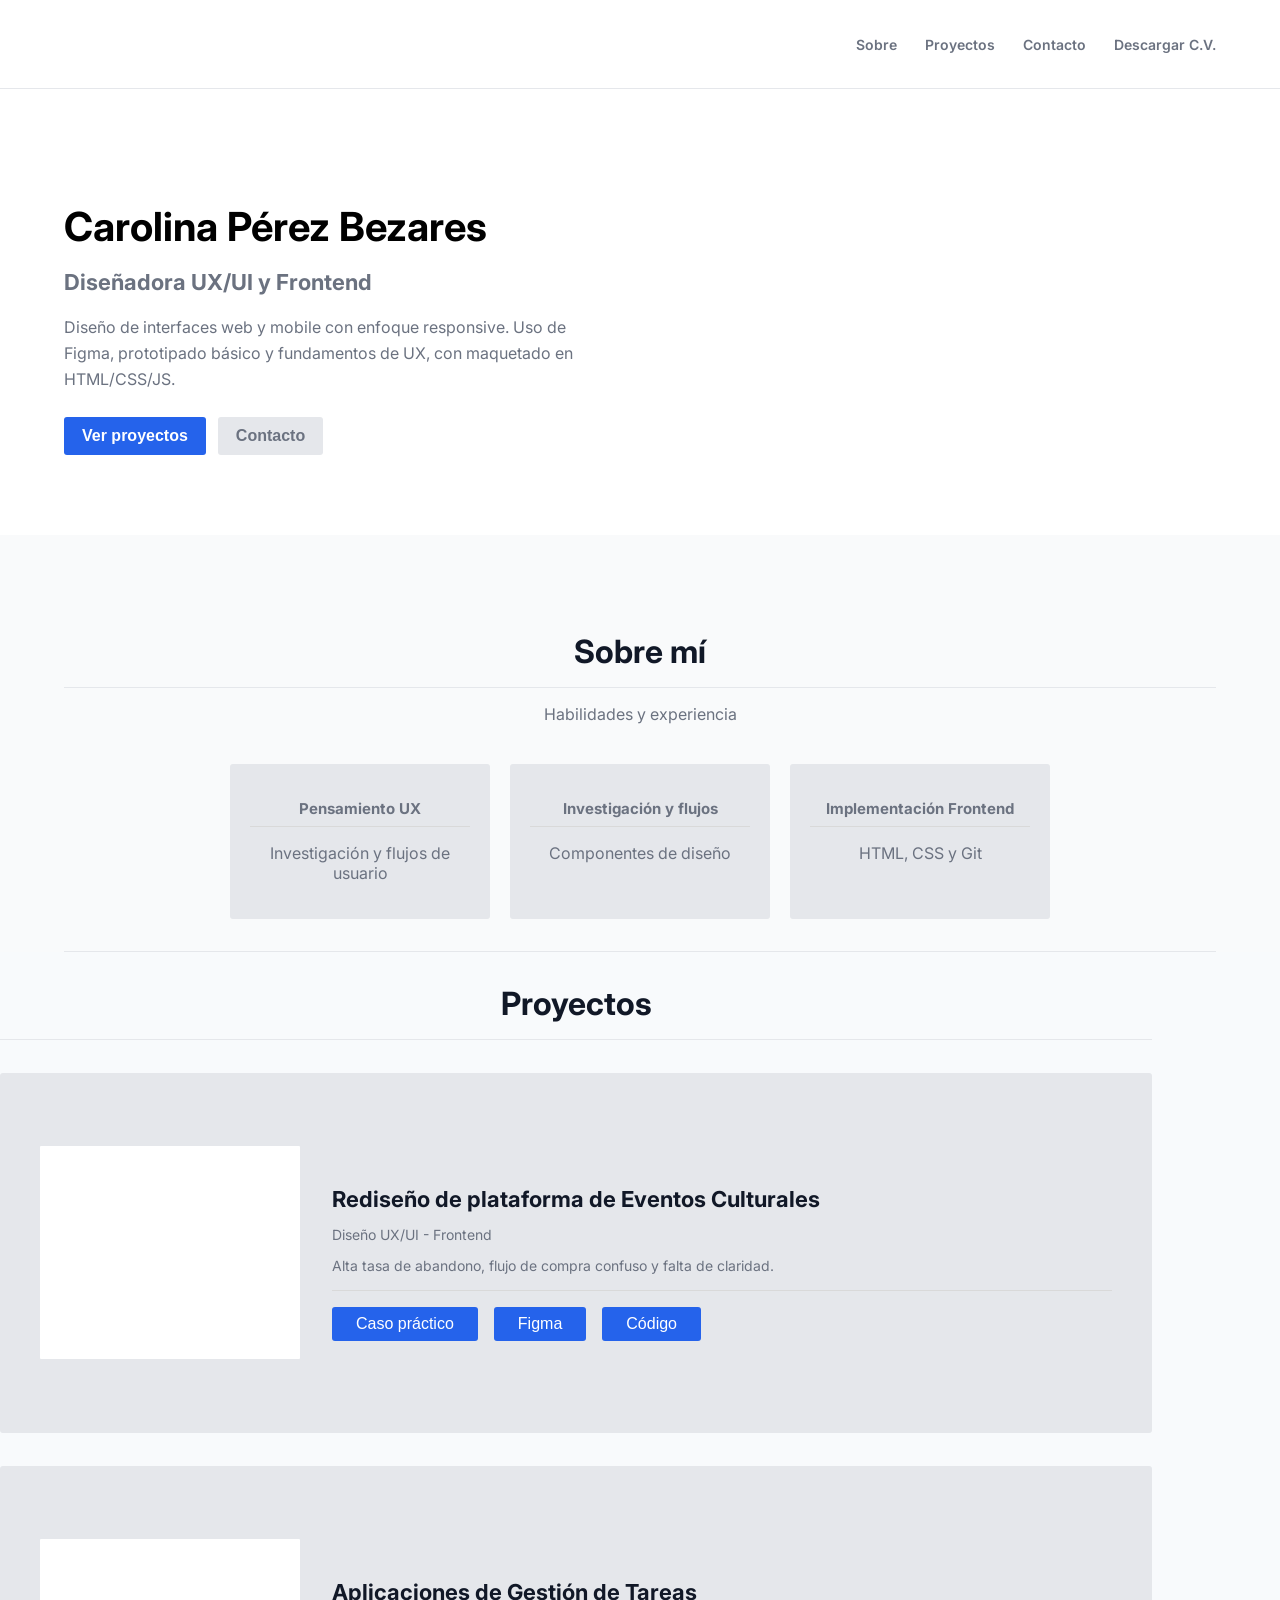
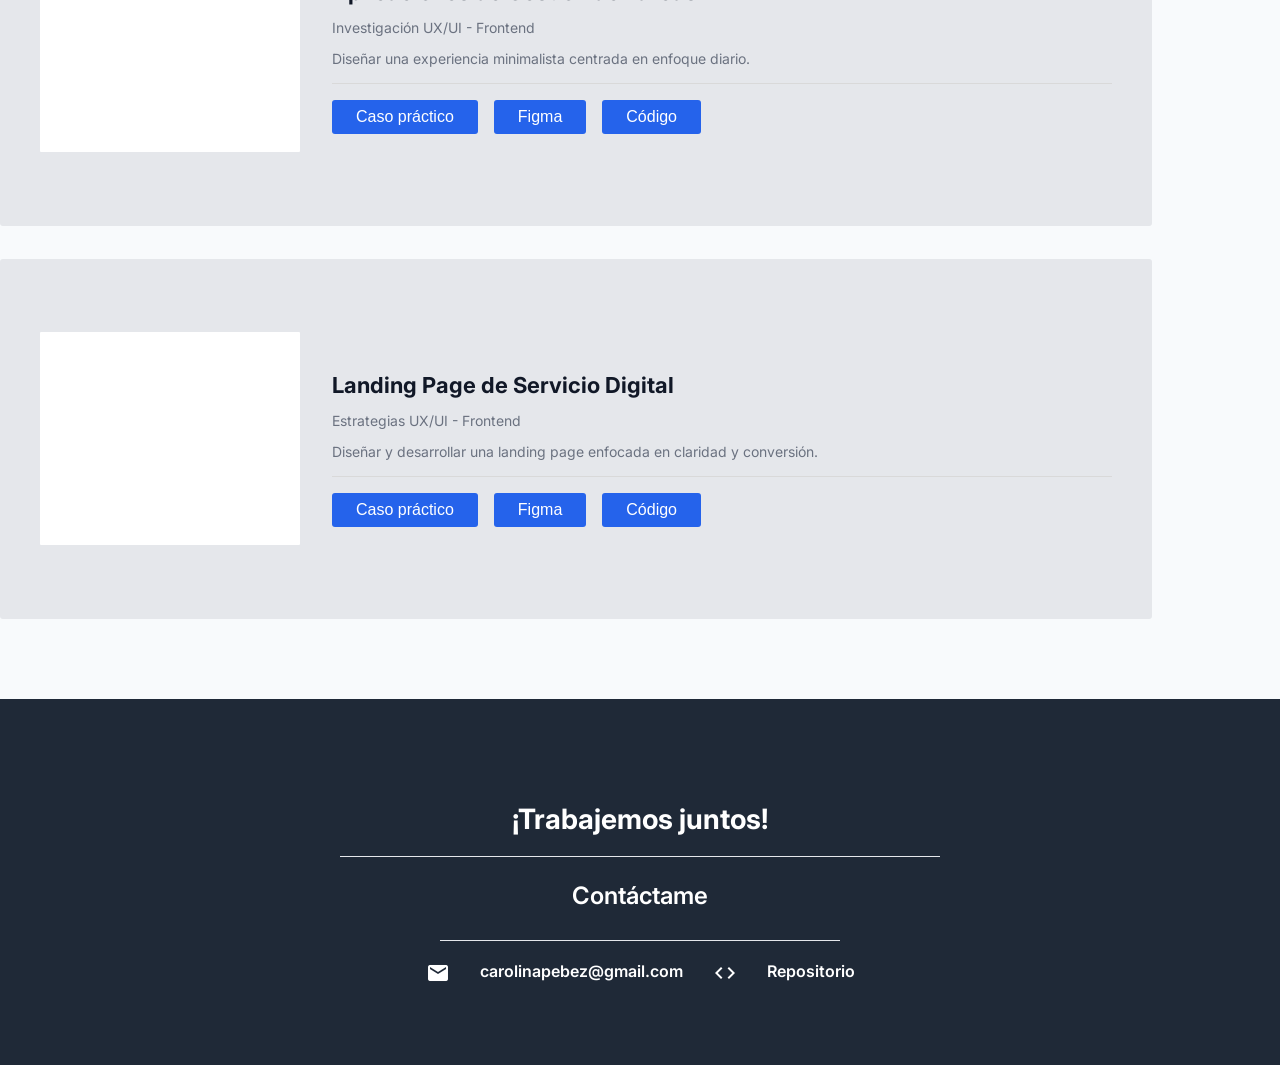
==== commit 625285e3: "agregado version final de la portada del portafolio" ====
--- a/index.html
+++ b/index.html
@@ -1,177 +1,194 @@
 <!doctype html>
 <html lang="es">
-  <head>
-    <meta charset="UTF-8" />
-    <meta name="viewport" content="width=device-width, initial-scale=1.0" />
 
-    <title>Carolina Pérez | Portafolio</title>
+<head>
+  <meta charset="UTF-8" />
+  <meta name="viewport" content="width=device-width, initial-scale=1.0" />
 
-    <!-- CSS en HTML-->
-    <link rel="stylesheet" href="styles.css" />
+  <title>Carolina Pérez | Portafolio</title>
 
-    <!-- Google Font en CSS -->
-    <link
-      href="https://fonts.googleapis.com/css2?family=Inter:weight@200px;400px;600px;700px&display=swap"
-      rel="stylesheet"
-    />
-  </head>
+  <!-- CSS en HTML-->
+  <link rel="stylesheet" href="styles.css" />
 
-  <!-- HOMEPAGE -->
-  <body>
-    <!-- NAVBAR -->
-    <header class="navbar">
-      <!------containers que se complementan------->
-      <nav class="container nav-container">
-        <!----------------------------------------->
-        <div class="logo"></div>
+  <link href="https://fonts.googleapis.com/icon?family=Material+Icons" rel="stylesheet">
 
-        <ul class="nav-links">
-          <li><a href="#">Sobre</a></li>
-          <li><a href="#">Proyectos</a></li>
-          <li><a href="#">Contacto</a></li>
-          <!--BOTON/ELEMENTO-->
-          <li><a class="btn-cv" href="#">Descargar C.V.</a></li>
-        </ul>
-      </nav>
-    </header>
 
-    <!-- HERO -->
-    <section class="hero">
-      <div class="container hero-content">
-        <div class="hero-text">
-          <h1>Carolina Pérez Bezares</h1>
-          <h2>Diseñadora UX/UI y Frontend</h2>
+  <!-- Google Font en CSS -->
+  <link href="https://fonts.googleapis.com/css2?family=Inter:weight@200px;400px;600px;700px&display=swap"
+    rel="stylesheet" />
+</head>
 
-          <p>
-            Diseño de interfaces web y mobile con enfoque responsive. Uso de
-            Figma, prototipado básico y fundamentos de UX, con maquetado en
-            HTML/CSS/JS.
+<!-- HOMEPAGE -->
+
+<body>
+  <!-- NAVBAR -->
+  <header class="navbar">
+    <!------containers que se complementan------->
+    <nav class="container nav-container">
+      <!----------------------------------------->
+      <div class="logo"></div>
+
+      <ul class="nav-links">
+        <li><a href="#">Sobre</a></li>
+        <li><a href="#">Proyectos</a></li>
+        <li><a href="#">Contacto</a></li>
+        <!--BOTON/ELEMENTO-->
+        <li><a class="btn-cv" href="#">Descargar C.V.</a></li>
+      </ul>
+    </nav>
+  </header>
+
+  <!-- HERO -->
+  <section class="hero">
+    <div class="container hero-content">
+      <div class="hero-text">
+        <h1>Carolina Pérez Bezares</h1>
+        <h2>Diseñadora UX/UI y Frontend</h2>
+
+        <p>
+          Diseño de interfaces web y mobile con enfoque responsive. Uso de
+          Figma, prototipado básico y fundamentos de UX, con maquetado en
+          HTML/CSS/JS.
+        </p>
+
+        <div class="hero-buttons">
+          <button class="btn-primary">Ver proyectos</button>
+          <button class="btn-secondary">Contacto</button>
+        </div>
+      </div>
+    </div>
+  </section>
+
+  <!-- SOBRE MI -->
+  <section class="about">
+    <div class="container">
+      <h2 class="section-title">Sobre mí</h2>
+      <p class="section-subtitle">Habilidades y experiencia</p>
+
+      <div class="about-cards">
+        <div class="card card-text">
+          <h3>Pensamiento UX</h3>
+          <div class="section-card-divider"></div>
+          <p>Investigación y flujos de usuario</p>
+        </div>
+
+        <div class="card card-text">
+          <h3>Investigación y flujos</h3>
+          <div class="section-card-divider"></div>
+          <p>Componentes de diseño</p>
+        </div>
+
+        <div class="card card-text">
+          <h3>Implementación Frontend</h3>
+          <div class="section-card-divider"></div>
+          <p>HTML, CSS y Git</p>
+        </div>
+      </div>
+      <div class="section-divider"></div>
+    </div>
+  </section>
+
+  <!-- PROYECTOS -->
+  <section class="projects">
+    <div class="container-projects">
+      <h2 class="section-title">Proyectos</h2>
+
+      <div class="project-card">
+        <div class="project-image"></div>
+
+        <div class="project-info">
+          <h3>Rediseño de plataforma de Eventos Culturales</h3>
+          <p class="project-role">Diseño UX/UI - Frontend</p>
+          <p class="project-description">
+            Alta tasa de abandono, flujo de compra confuso y falta de
+            claridad.
           </p>
+          <div class="card-divider"></div>
 
-          <div class="hero-buttons">
-            <button class="btn-primary">Ver proyectos</button>
-            <button class="btn-secondary">Contacto</button>
+          <div class="project-buttons">
+            <button class="btn-primary">Caso práctico</button>
+            <button class="btn-primary">Figma</button>
+            <button class="btn-primary">Código</button>
           </div>
         </div>
       </div>
-    </section>
 
-    <!-- SOBRE MI -->
-    <section class="about">
-      <div class="container">
-        <h2 class="section-title">Sobre mí</h2>
-        <p class="section-subtitle">Habilidades y experiencia</p>
+      <div class="project-card">
+        <div class="project-image"></div>
 
-        <div class="about-cards">
-          <div class="card card-text">
-            <h3>Pensamiento UX</h3>
-            <div class="section-card-divider"></div>
-            <p>Investigación y flujos de usuario</p>
-          </div>
+        <div class="project-info">
+          <h3>Aplicaciones de Gestión de Tareas</h3>
+          <p class="project-role">Investigación UX/UI - Frontend</p>
+          <p class="project-description">
+            Diseñar una experiencia minimalista centrada en enfoque diario.
+          </p>
+          <div class="card-divider"></div>
 
-          <div class="card card-text">
-            <h3>Investigación y flujos</h3>
-            <div class="section-card-divider"></div>
-            <p>Componentes de diseño</p>
-          </div>
-
-          <div class="card card-text">
-            <h3>Implementación Frontend</h3>
-            <div class="section-card-divider"></div>
-            <p>HTML, CSS y Git</p>
-          </div>
-        </div>
-        <div class="section-divider"></div>
-      </div>
-    </section>
-
-    <!-- PROYECTOS -->
-    <section class="projects">
-      <div class="container">
-        <h2 class="section-title">Proyectos</h2>
-
-        <div class="project-card">
-          <div class="project-image"></div>
-
-          <div class="project-info">
-            <h3>Rediseño de plataforma de Eventos Culturales</h3>
-            <p class="project-role">Diseño UX/UI - Frontend</p>
-            <p class="project-description">
-              Alta tasa de abandono, flujo de compra confuso y falta de
-              claridad.
-            </p>
-            <div class="card-divider"></div>
-
-            <div class="project-buttons">
-              <button class="btn-primary">Caso práctico</button>
-              <button class="btn-primary">Figma</button>
-              <button class="btn-primary">Código</button>
-            </div>
-          </div>
-        </div>
-        
-          <div class="project-card">
-            <div class="project-image"></div>
-
-            <div class="project-info">
-              <h3>Aplicaciones de Gestión de Tareas</h3>
-              <p class="project-role">Investigación UX/UI - Frontend</p>
-              <p class="project-description">
-                Diseñar una experiencia minimalista centrada en enfoque diario.
-              </p>
-              <div class="card-divider"></div>
-
-              <div class="project-buttons">
-                <button class="btn-primary">Caso práctico</button>
-                <button class="btn-primary">Figma</button>
-                <button class="btn-primary">Código</button>
-              </div>
-            </div>
-          </div>
-           <div class="project-card">
-            <div class="project-image"></div>
-
-            <div class="project-info">
-              <h3>Landing Page de Servicio Digital</h3>
-              <p class="project-role">Estrategias UX/UI - Frontend</p>
-              <p class="project-description">
-                Diseñar y desarrollar una landing page enfocada en claridad y
-                conversión.
-              </p>
-              <div class="card-divider"></div>
-
-              <div class="project-buttons">
-                <button class="btn-primary">Caso práctico</button>
-                <button class="btn-primary">Figma</button>
-                <button class="btn-primary">Código</button>
-              </div>
-            </div>
+          <div class="project-buttons">
+            <button class="btn-primary">Caso práctico</button>
+            <button class="btn-primary">Figma</button>
+            <button class="btn-primary">Código</button>
           </div>
         </div>
       </div>
-    </section>
+      <div class="project-card">
+        <div class="project-image"></div>
 
-    <!--FOOTER-->
+        <div class="project-info">
+          <h3>Landing Page de Servicio Digital</h3>
+          <p class="project-role">Estrategias UX/UI - Frontend</p>
+          <p class="project-description">
+            Diseñar y desarrollar una landing page enfocada en claridad y
+            conversión.
+          </p>
+          <div class="card-divider"></div>
 
-    <section class="contact">
-      <div class="container">
-        <div class="contact-t1">
-          <h2>¡Trabajemos juntos!</h2>
-        </div>
-
-        <div class="contact-line"></div>
-
-        <p class="contact-subtitle">Contáctame</p>
-
-        <div class="contact-line-2"></div>
-
-        <div class="contact-info">
-          <span> carolinapebez@gmail.com</span>
-          <span> GitHub</span>
+          <div class="project-buttons">
+            <button class="btn-primary">Caso práctico</button>
+            <button class="btn-primary">Figma</button>
+            <button class="btn-primary">Código</button>
+          </div>
         </div>
       </div>
-    </section>
+    </div>
+    </div>
+  </section>
 
-    <script src="script.js"></script>
-  </body>
-</html>
+  <!--FOOTER-->
+
+  <section class="contact">
+    <div class="container">
+      <div class="contact-t1">
+        <h2>¡Trabajemos juntos!</h2>
+      </div>
+
+      <div class="contact-line"></div>
+
+      <p class="contact-subtitle">Contáctame</p>
+
+      <div class="contact-line-2"></div>
+
+      <div class="contact-info">
+        <span class="material-icons">
+          email
+        </span>
+        <!-- For Material Symbols -->
+        <span class="material-symbols-outlined">
+          carolinapebez@gmail.com
+        </span>
+        <span class="material-icons">
+          code
+        </span>
+        <!-- For Material Symbols -->
+        <span class="material-symbols-outlined">
+          Repositorio
+        </span>
+
+      </div>
+    </div>
+  </section>
+
+  <script src="script.js"></script>
+</body>
+
+</html>
--- a/styles.css
+++ b/styles.css
@@ -12,6 +12,12 @@
     width: 90%;
     max-width: 1200px;
     margin: 0 auto;
+}
+
+.container-projects {
+    width: 90%;
+    max-width: 1200px;
+    padding-bottom: 80px;
 }
 
 .section-title {
@@ -178,7 +184,8 @@
 /*SOBRE MI*/
 
 .about {
-    padding: 70px 0;
+    padding-top: 70px;
+    /*padding: 70px 0; --- IGNORE ---*/
     background: #F9FAFB;
 }
 
@@ -212,7 +219,7 @@
     width: 100%;
     height: 1px;
     background: #E5E7EB;
-    margin: 67px 0;
+    margin: 32px 0;
 }
 
 .section-card-divider {
@@ -226,7 +233,8 @@
 /*PROYECTOS*/
 
 .projects {
-    padding: 70px 0;
+    padding-bottom: 10;
+    /*padding: 70px 0; --- IGNORE ---*/
 }
 
 .project-card {
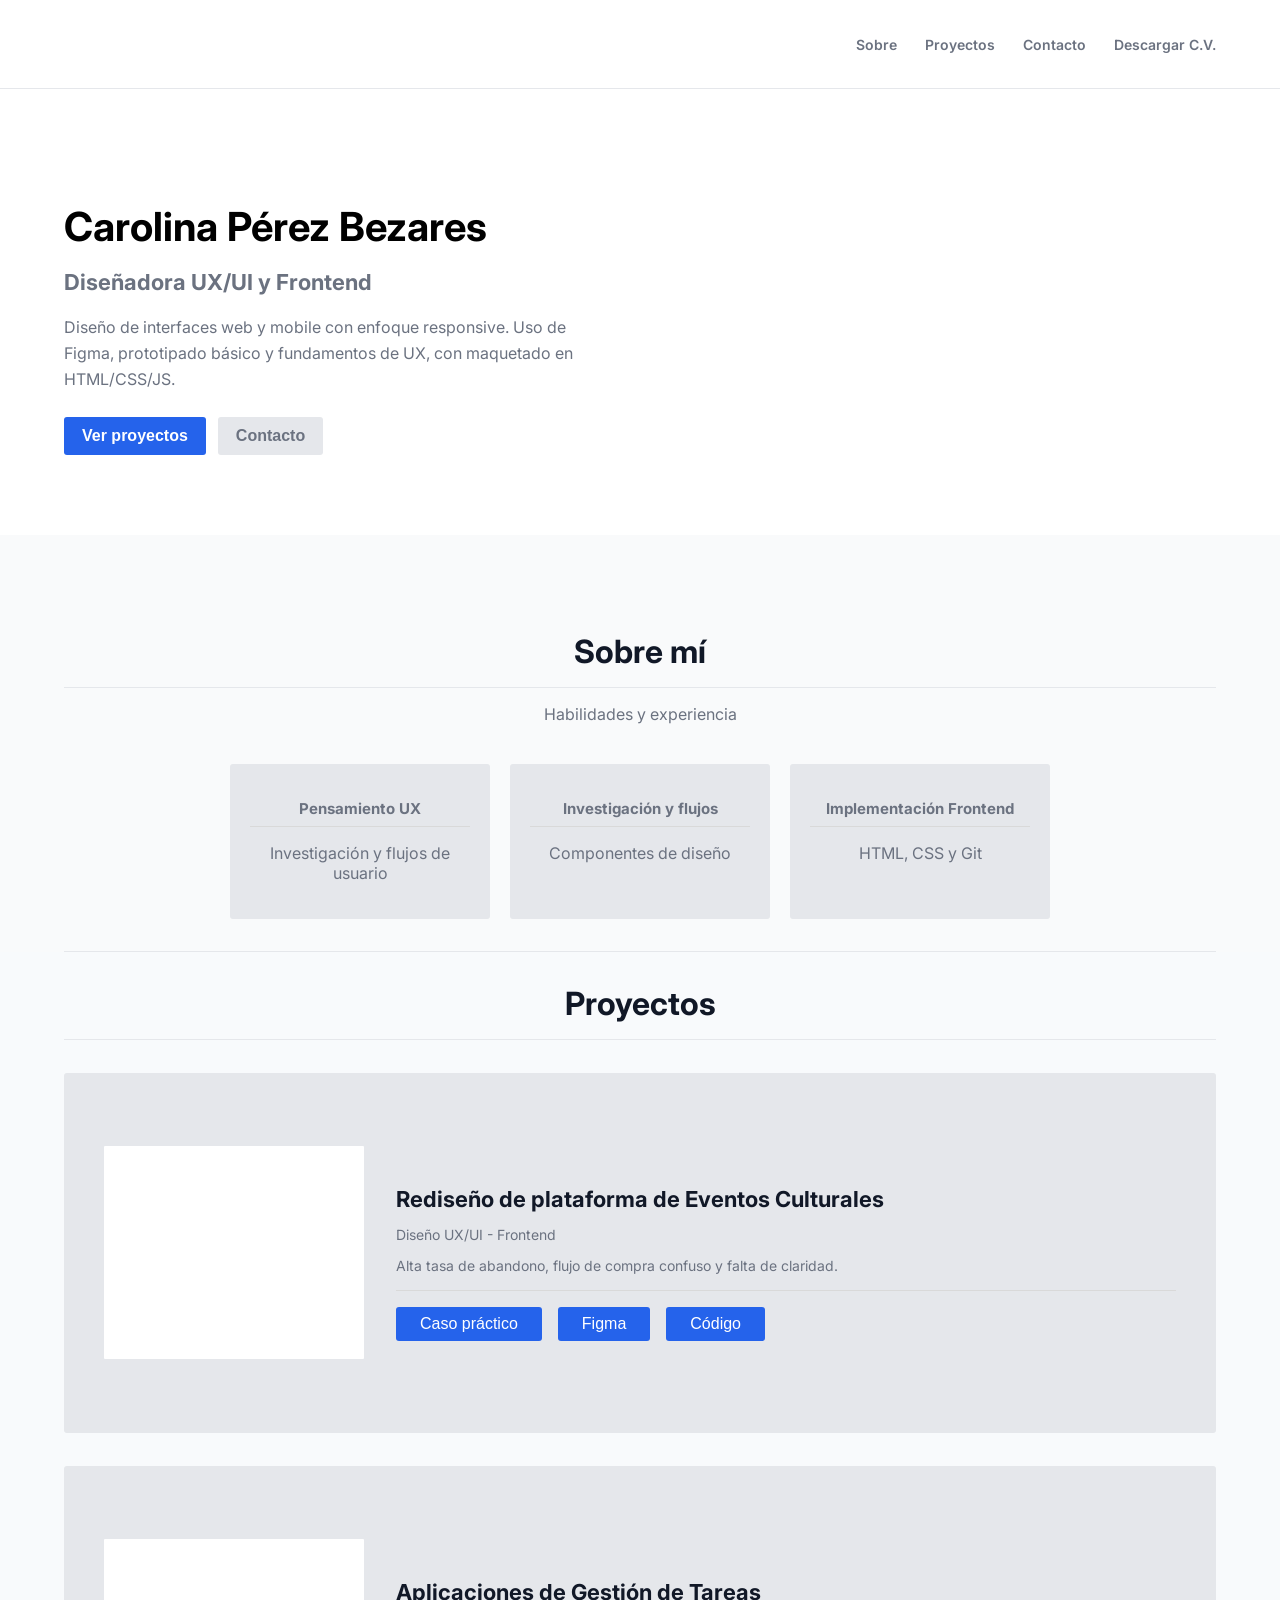
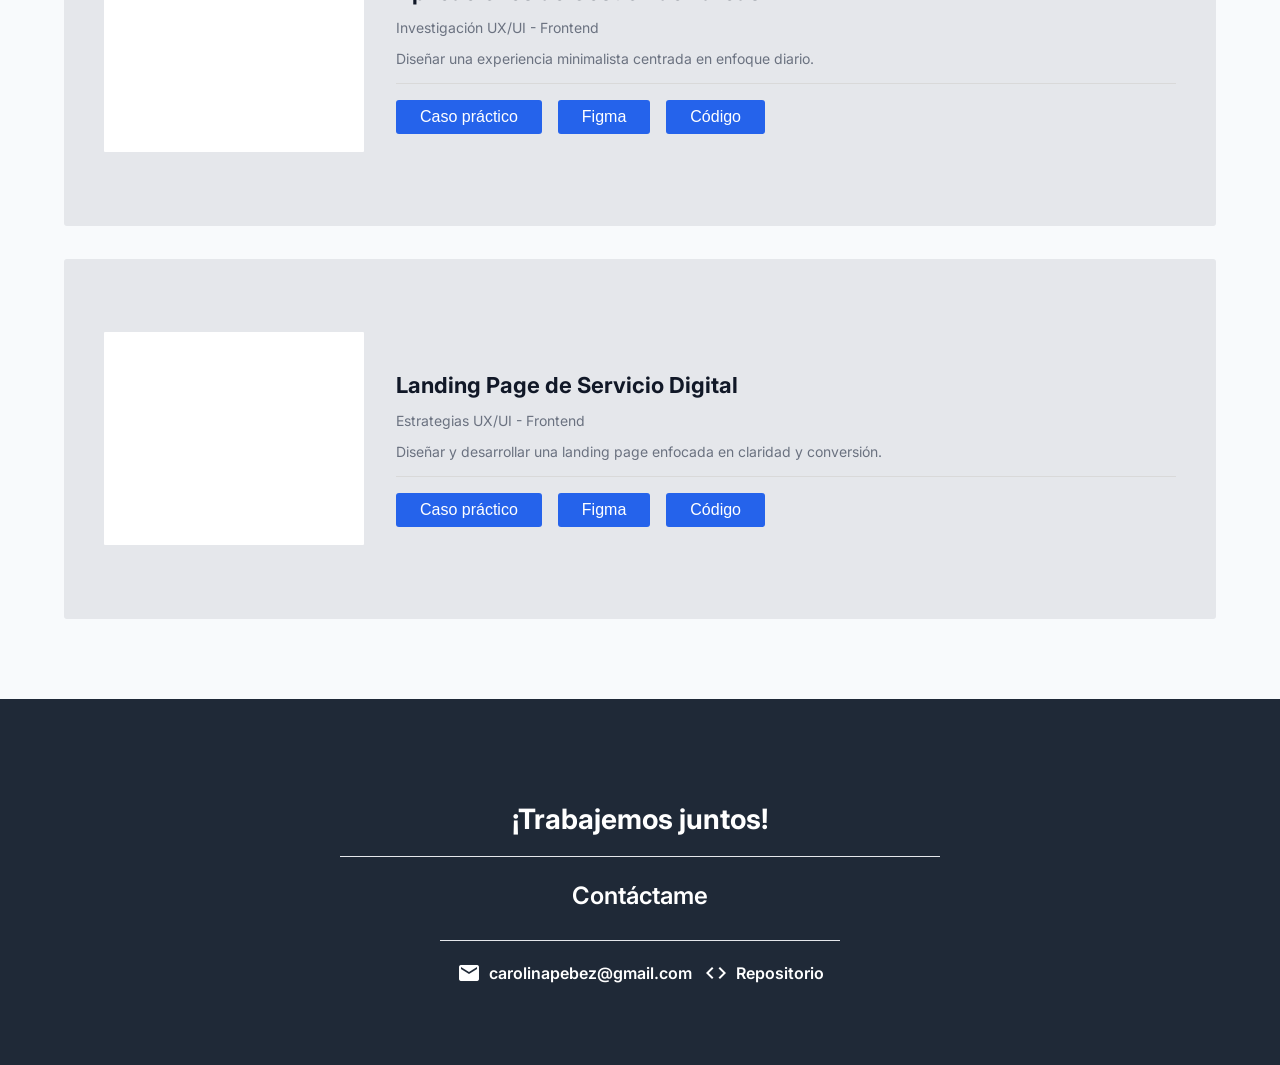
==== commit 89d166c8: "iconos de footer" ====
--- a/index.html
+++ b/index.html
@@ -169,21 +169,24 @@
       <div class="contact-line-2"></div>
 
       <div class="contact-info">
-        <span class="material-icons">
-          email
-        </span>
-        <!-- For Material Symbols -->
-        <span class="material-symbols-outlined">
-          carolinapebez@gmail.com
-        </span>
-        <span class="material-icons">
-          code
-        </span>
-        <!-- For Material Symbols -->
-        <span class="material-symbols-outlined">
-          Repositorio
-        </span>
-
+        <div class="container-email">
+          <span class="material-icons">
+            email
+          </span>
+          <span class="material-symbols-outlined">
+            carolinapebez@gmail.com
+          </span>
+        </div>
+        <span class="espacio"></span>
+        <div class="container-repo">
+          <span class="material-icons">
+            code
+          </span>
+          <!-- For Material Symbols -->
+          <span class="material-symbols-outlined">
+            Repositorio
+          </span>
+        </div>
       </div>
     </div>
   </section>
--- a/styles.css
+++ b/styles.css
@@ -18,6 +18,7 @@
     width: 90%;
     max-width: 1200px;
     padding-bottom: 80px;
+    margin: 0 auto;
 }
 
 .section-title {
@@ -352,13 +353,31 @@
 .contact-info {
     display: flex;
     justify-content: center;
-    gap: 30px;
     text-align: center;
     margin-top: 20px;
     font-weight: 600;
     font-size: 16px;
     color: #FFFFFF;
 }
+
+.espacio {
+    width: 12px;
+}
+
+
+.material-icons, 
+.material-symbols-outlined {
+    font-size: 16px;     
+    color: inherit;
+}
+
+.container-email,
+.container-repo {
+    display: flex;
+    align-items: center;
+    justify-content: center;
+    gap: 8px;
+*/
 
 /*----------------------------------------------------*/
 
